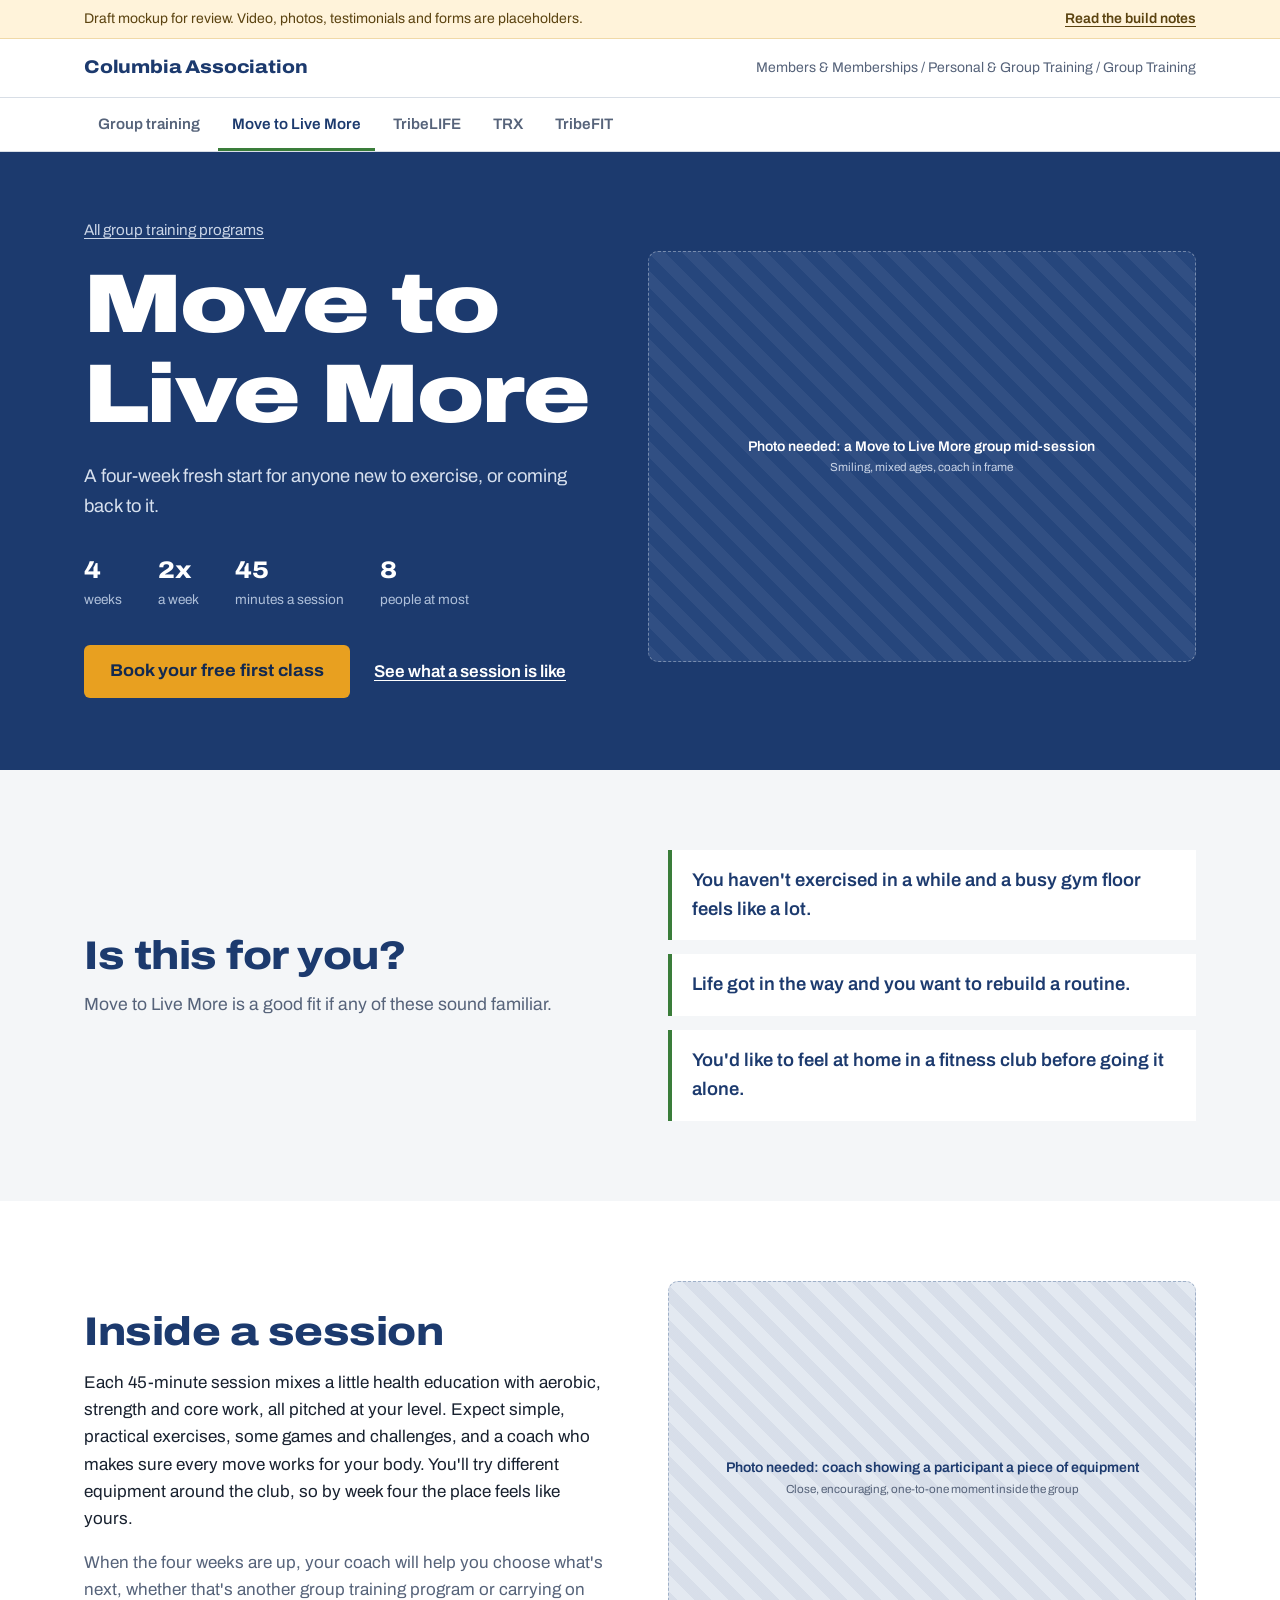
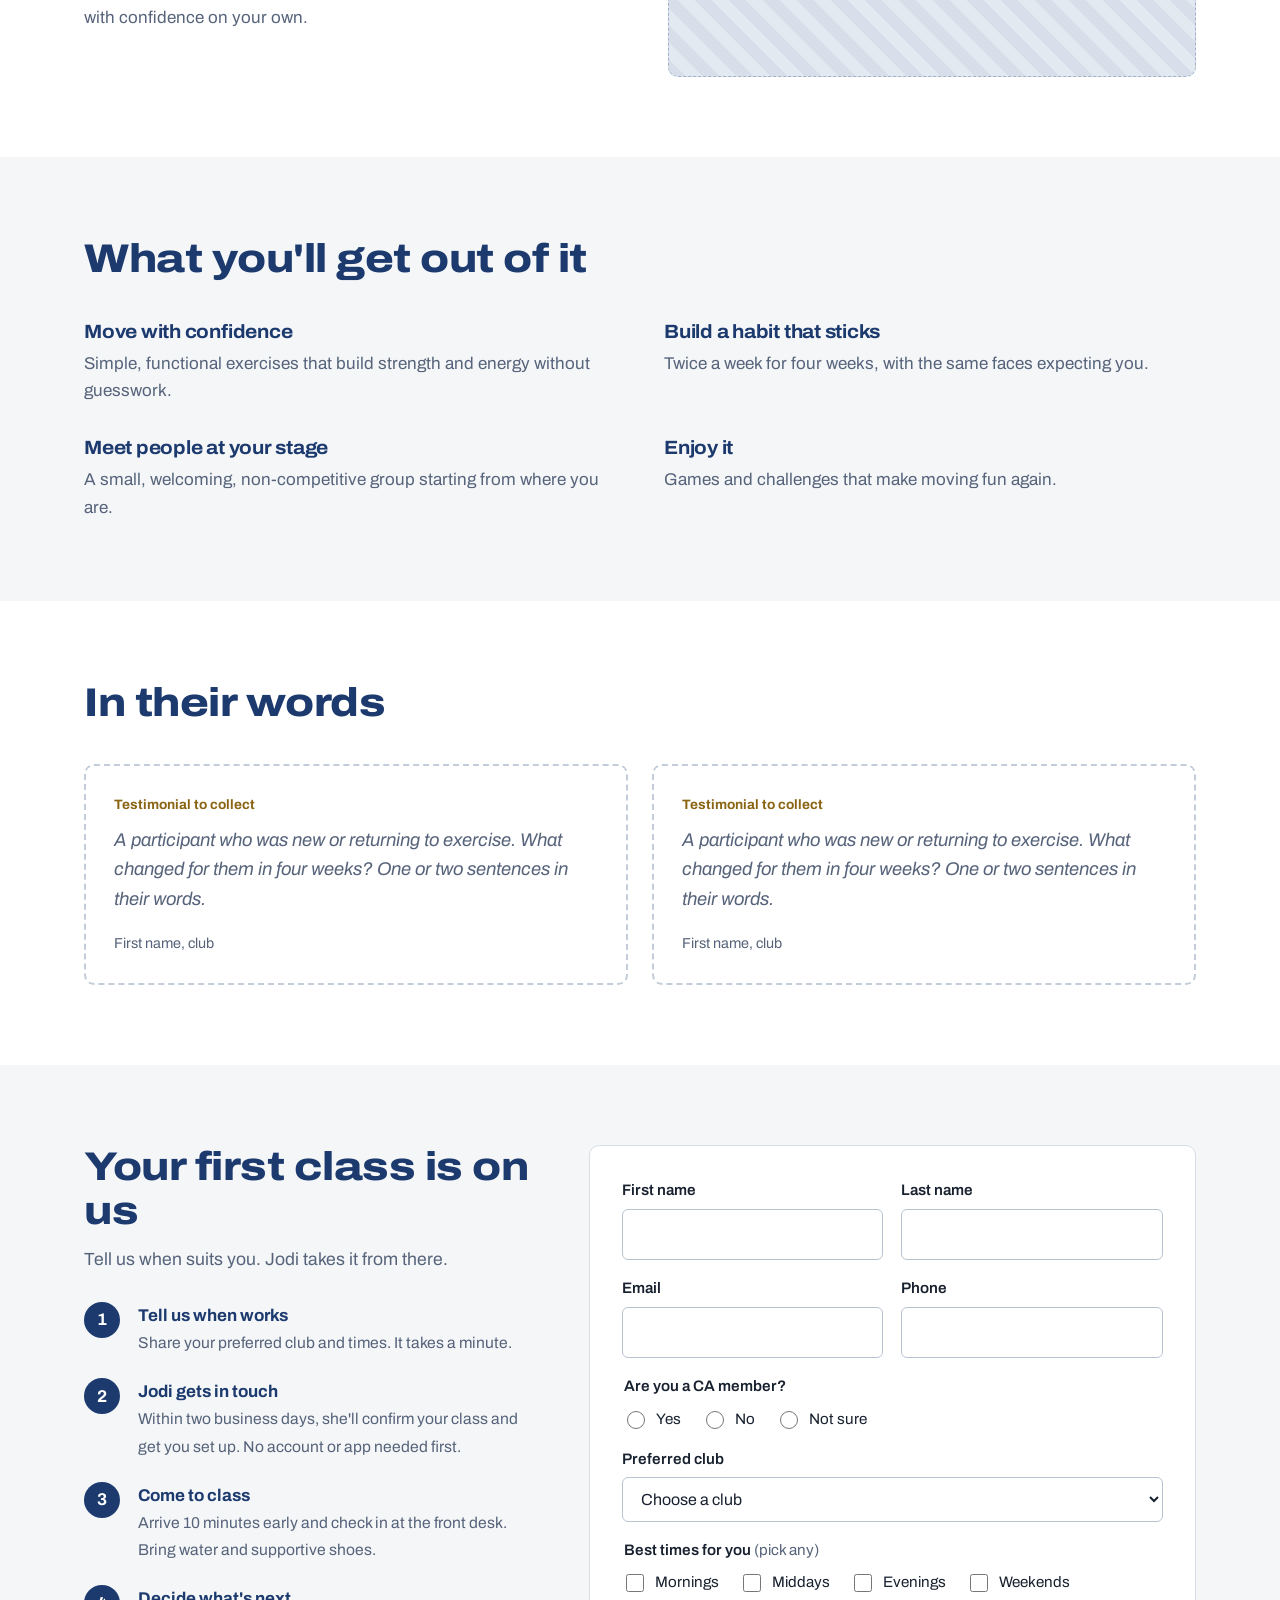
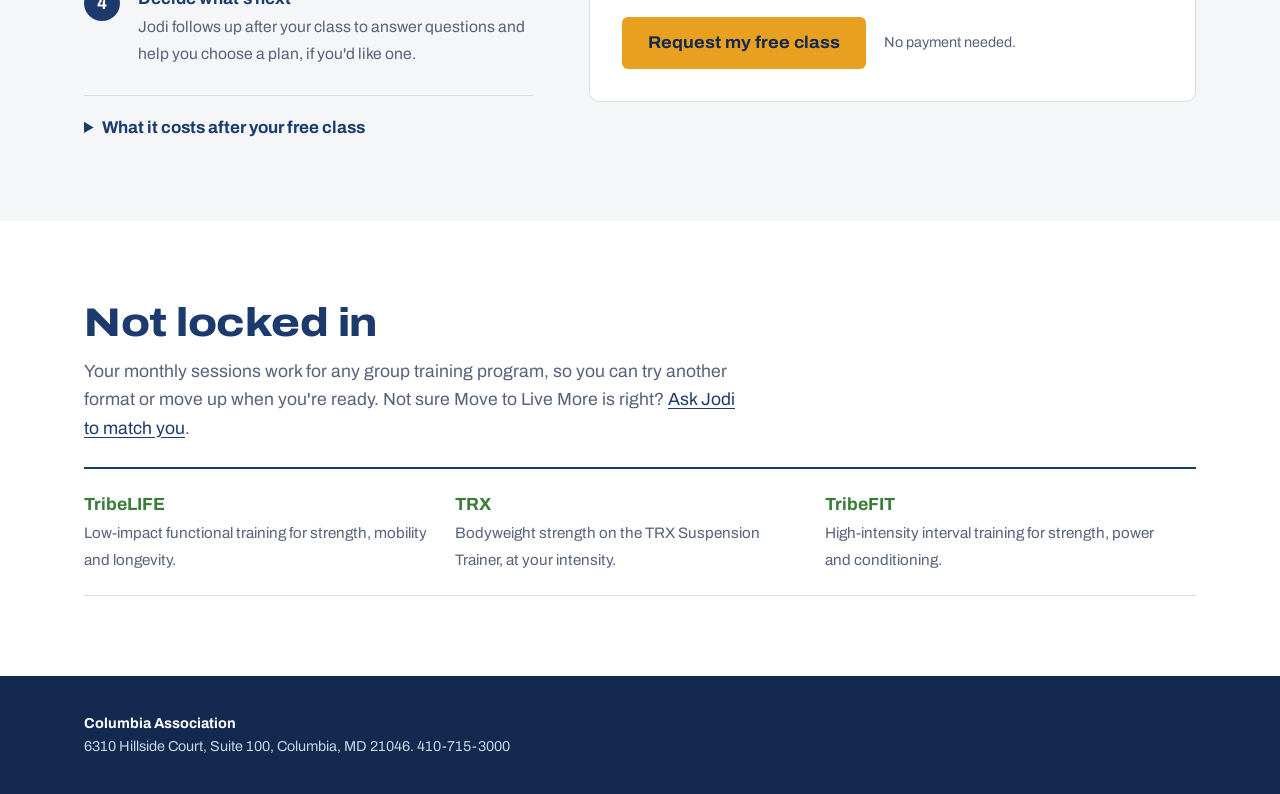
==== move-to-live-more.html @ 327c086b "Add files via upload" ====
<!doctype html>
<html lang="en">
<head>
<meta charset="utf-8">
<meta name="viewport" content="width=device-width, initial-scale=1">
<title>Move to Live More - Columbia Association (mockup)</title>
<meta name="description" content="A four-week fresh start for anyone new to exercise, or coming back to it.">
<meta name="robots" content="noindex, nofollow">
<link rel="preconnect" href="https://fonts.googleapis.com">
<link rel="preconnect" href="https://fonts.gstatic.com" crossorigin>
<link href="https://fonts.googleapis.com/css2?family=Archivo:ital,wdth,wght@0,62..125,100..900;1,62..125,100..900&display=swap" rel="stylesheet">
<link rel="stylesheet" href="styles.css">
</head>
<body>
<div class="review-bar"><div class="wrap"><span>Draft mockup for review. Video, photos, testimonials and forms are placeholders.</span><a href="notes.html">Read the build notes</a></div></div>
<header class="site-head"><div class="wrap">
  <a class="wordmark" href="index.html">Columbia Association</a>
  <nav class="crumbs" aria-label="Breadcrumb">Members &amp; Memberships / Personal &amp; Group Training / Group Training</nav>
</div></header>
<nav class="gt-nav" aria-label="Group training"><div class="wrap"><ul><li><a href="index.html">Group training</a></li><li><a href="move-to-live-more.html" aria-current="page">Move to Live More</a></li><li><a href="tribelife.html">TribeLIFE</a></li><li><a href="trx.html">TRX</a></li><li><a href="tribefit.html">TribeFIT</a></li></ul></div></nav>
<main id="content">
<section class="hero prog-hero"><div class="wrap">
  <div>
    <a class="back" href="index.html#paths">All group training programs</a>
    <h1>Move to Live More</h1>
    <p class="lede">A four-week fresh start for anyone new to exercise, or coming back to it.</p>
    <dl class="facts"><div><dt>weeks</dt><dd>4</dd></div><div><dt>a week</dt><dd>2x</dd></div><div><dt>minutes a session</dt><dd>45</dd></div><div><dt>people at most</dt><dd>8</dd></div></dl>
    <div class="hero-actions">
      <a class="btn btn-primary" href="#book">Book your free first class</a>
      <a class="btn-link-light" href="#inside">See what a session is like</a>
    </div>
  </div>
  <div class="ph"><span>Photo needed: a Move to Live More group mid-session<small>Smiling, mixed ages, coach in frame</small></span></div>
</div></section>

<section class="section section-gray"><div class="wrap split">
  <div>
    <h2>Is this for you?</h2>
    <p style="margin-top:14px;color:var(--muted);font-size:1.1rem">Move to Live More is a good fit if any of these sound familiar.</p>
  </div>
  <ul class="for-you"><li>You haven&#x27;t exercised in a while and a busy gym floor feels like a lot.</li><li>Life got in the way and you want to rebuild a routine.</li><li>You&#x27;d like to feel at home in a fitness club before going it alone.</li></ul>
</div></section>

<section class="section" id="inside"><div class="wrap split">
  <div class="measure">
    <h2>Inside a session</h2>
    <p style="margin-top:16px">Each 45-minute session mixes a little health education with aerobic, strength and core work, all pitched at your level. Expect simple, practical exercises, some games and challenges, and a coach who makes sure every move works for your body. You&#x27;ll try different equipment around the club, so by week four the place feels like yours.</p>
    <p style="color:var(--muted)">When the four weeks are up, your coach will help you choose what&#x27;s next, whether that&#x27;s another group training program or carrying on with confidence on your own.</p>
  </div>
  <div class="ph"><span>Photo needed: coach showing a participant a piece of equipment<small>Close, encouraging, one-to-one moment inside the group</small></span></div>
</div></section>

<section class="section section-gray"><div class="wrap">
  <div class="section-head"><h2>What you'll get out of it</h2></div>
  <div class="benefits"><div class="benefit"><h3>Move with confidence</h3><p>Simple, functional exercises that build strength and energy without guesswork.</p></div><div class="benefit"><h3>Build a habit that sticks</h3><p>Twice a week for four weeks, with the same faces expecting you.</p></div><div class="benefit"><h3>Meet people at your stage</h3><p>A small, welcoming, non-competitive group starting from where you are.</p></div><div class="benefit"><h3>Enjoy it</h3><p>Games and challenges that make moving fun again.</p></div></div>
</div></section>

<section class="section"><div class="wrap">
  <div class="section-head"><h2>In their words</h2></div>
  <div class="quotes"><blockquote class="quote"><span class="tag">Testimonial to collect</span><p>A participant who was new or returning to exercise. What changed for them in four weeks? One or two sentences in their words.</p><footer>First name, club</footer></blockquote><blockquote class="quote"><span class="tag">Testimonial to collect</span><p>A participant who was new or returning to exercise. What changed for them in four weeks? One or two sentences in their words.</p><footer>First name, club</footer></blockquote></div>
</div></section>

<section class="section section-gray" id="book"><div class="wrap book">
  <div>
    <h2>Your first class is on us</h2>
    <p style="margin-top:14px;color:var(--muted);font-size:1.1rem">Tell us when suits you. Jodi takes it from there.</p>
    <ol class="steps">
      <li><div><strong>Tell us when works</strong><span>Share your preferred club and times. It takes a minute.</span></div></li>
      <li><div><strong>Jodi gets in touch</strong><span>Within two business days, she'll confirm your class and get you set up. No account or app needed first.</span></div></li>
      <li><div><strong>Come to class</strong><span>Arrive 10 minutes early and check in at the front desk. Bring water and supportive shoes.</span></div></li>
      <li><div><strong>Decide what's next</strong><span>Jodi follows up after your class to answer questions and help you choose a plan, if you'd like one.</span></div></li>
    </ol>
    <details class="costs">
      <summary>What it costs after your free class</summary>
      <table class="price-table">
        <thead><tr><th scope="col">Per month</th><th scope="col">Fit&amp;Play</th><th scope="col">1Fit</th><th scope="col">Other or no membership</th></tr></thead>
        <tbody>
          <tr><th scope="row">About once a week (5 sessions)</th><td>$90</td><td>$103.50</td><td>$135</td></tr>
          <tr><th scope="row">About twice a week (9 sessions)</th><td>$170</td><td>$196</td><td>$255</td></tr>
          <tr><th scope="row">Single drop-in</th><td>$30</td><td>$35</td><td>$40</td></tr>
        </tbody>
      </table>
      <p>Two-month minimum, then cancel any time with 30 days' notice. Sessions work for any group training program. <a href="https://columbiaassociation.org/sports-recreation/personal-training/group-training-programs/faqs/">More in the FAQs</a></p>
    </details>
  </div>
  <div class="form-panel">
    <form>
      <input type="hidden" name="program" value="move-to-live-more">
      <input type="hidden" name="source" value="gt-move-to-live-more-free-class">
      <div class="form-grid">
        <div class="field"><label for="f-first">First name</label><input id="f-first" type="text" name="first_name" autocomplete="given-name" required></div>
<div class="field"><label for="f-last">Last name</label><input id="f-last" type="text" name="last_name" autocomplete="family-name" required></div>
<div class="field"><label for="f-email">Email</label><input id="f-email" type="email" name="email" autocomplete="email" required></div>
<div class="field"><label for="f-phone">Phone</label><input id="f-phone" type="tel" name="phone" autocomplete="tel" required></div>
        <fieldset class="field full"><legend>Are you a CA member?</legend>
<div class="choices">
<label><input type="radio" name="member" value="yes" required> Yes</label>
<label><input type="radio" name="member" value="no"> No</label>
<label><input type="radio" name="member" value="not-sure"> Not sure</label>
</div></fieldset>
        <div class="field full"><label for="f-club">Preferred club</label>
          <select id="f-club" name="club" required>
            <option value="">Choose a club</option>
            <option>Columbia Athletic Club</option>
            <option>Columbia Gym</option>
            <option>Supreme Sports Club</option>
            <option>No preference</option>
          </select></div>
        <fieldset class="field full"><legend>Best times for you <span class="opt">(pick any)</span></legend>
          <div class="choices">
            <label><input type="checkbox" name="times" value="mornings"> Mornings</label>
            <label><input type="checkbox" name="times" value="middays"> Middays</label>
            <label><input type="checkbox" name="times" value="evenings"> Evenings</label>
            <label><input type="checkbox" name="times" value="weekends"> Weekends</label>
          </div></fieldset>
        <div class="form-foot"><button class="btn btn-primary" type="submit">Request my free class</button><p>No payment needed.</p></div>
      </div>
    </form>
    <div class="form-done" role="status">
      <h3>You're on your way, <span data-first>there</span>.</h3>
      <p>Jodi will be in touch within two business days to book your free Move to Live More class.</p>
      <span class="mock-flag">Mockup: this form isn't connected yet.</span>
    </div>
  </div>
</div></section>

<section class="section"><div class="wrap">
  <h2>Not locked in</h2>
  <p class="measure" style="margin-top:14px;color:var(--muted);font-size:1.1rem">Your monthly sessions work for any group training program, so you can try another format or move up when you're ready. Not sure Move to Live More is right? <a href="index.html#ask">Ask Jodi to match you</a>.</p>
  <ul class="others"><li><a href="tribelife.html"><strong>TribeLIFE</strong><span>Low-impact functional training for strength, mobility and longevity.</span></a></li><li><a href="trx.html"><strong>TRX</strong><span>Bodyweight strength on the TRX Suspension Trainer, at your intensity.</span></a></li><li><a href="tribefit.html"><strong>TribeFIT</strong><span>High-intensity interval training for strength, power and conditioning.</span></a></li></ul>
</div></section>
</main>
<footer class="site-foot"><div class="wrap">
<strong>Columbia Association</strong><br>6310 Hillside Court, Suite 100, Columbia, MD 21046. 410-715-3000
</div></footer>
<script src="site.js"></script>
</body></html>
---- styles.css ----
/* CA Group Training mockup - shared styles
   Palette from the CA design system: navy #1C3A6E, green #3A7D3A, light gray #F4F6F8, gold #E8A020 */

:root {
  --navy: #1C3A6E;
  --navy-deep: #13294F;
  --green: #3A7D3A;
  --green-tint: #E8F1E7;
  --gray: #F4F6F8;
  --gold: #E8A020;
  --gold-deep: #C8870F;
  --ink: #18212F;
  --muted: #56637A;
  --line: #D8DEE6;
  --white: #FFFFFF;
  color-scheme: light;
}

* { box-sizing: border-box; }
html { -webkit-text-size-adjust: 100%; scroll-behavior: smooth; }
@media (prefers-reduced-motion: reduce) { html { scroll-behavior: auto; } }

body {
  margin: 0;
  font-family: "Archivo", system-ui, -apple-system, "Segoe UI", Roboto, sans-serif;
  font-stretch: 100%;
  font-size: 1.0625rem;
  line-height: 1.6;
  color: var(--ink);
  background: var(--white);
}

a { color: var(--navy); text-underline-offset: 3px; }
a:hover { color: var(--green); }
:focus-visible { outline: 3px solid var(--gold); outline-offset: 3px; }

.wrap { max-width: 1160px; margin: 0 auto; padding: 0 24px; }
.measure { max-width: 38em; }

h1, h2, h3 {
  font-stretch: 116%;
  font-weight: 800;
  line-height: 1.08;
  letter-spacing: -0.012em;
  margin: 0;
}
h2 { font-size: clamp(1.75rem, 3.4vw, 2.5rem); color: var(--navy); }
h3 { font-size: 1.2rem; font-stretch: 108%; font-weight: 700; line-height: 1.25; }
p { margin: 0 0 1em; }

/* ---------- Review banner ---------- */
.review-bar {
  background: #FFF3DA;
  border-bottom: 1px solid #F0D9A8;
  font-size: 0.875rem;
  color: #5B4310;
}
.review-bar .wrap { display: flex; gap: 16px; justify-content: space-between; align-items: center; padding-top: 8px; padding-bottom: 8px; flex-wrap: wrap; }
.review-bar a { color: #5B4310; font-weight: 600; }

/* ---------- Site header (stand-in for CA chrome) ---------- */
.site-head { border-bottom: 1px solid var(--line); background: var(--white); }
.site-head .wrap { display: flex; align-items: center; justify-content: space-between; gap: 16px; padding-top: 14px; padding-bottom: 14px; flex-wrap: wrap; }
.wordmark { font-weight: 800; font-stretch: 112%; color: var(--navy); text-decoration: none; font-size: 1.15rem; letter-spacing: -0.01em; }
.crumbs { font-size: 0.875rem; color: var(--muted); }
.crumbs a { color: var(--muted); }

/* Section nav across the five pages */
.gt-nav { background: var(--white); border-bottom: 1px solid var(--line); position: sticky; top: 0; z-index: 10; }
.gt-nav ul { list-style: none; margin: 0; padding: 0; display: flex; gap: 4px; overflow-x: auto; scrollbar-width: none; }
.gt-nav ul::-webkit-scrollbar { display: none; }
.gt-nav a {
  display: block; padding: 14px 14px 12px; white-space: nowrap; text-decoration: none;
  color: var(--muted); font-weight: 600; font-size: 0.95rem;
  border-bottom: 3px solid transparent;
}
.gt-nav a:hover { color: var(--navy); }
.gt-nav a[aria-current="page"] { color: var(--navy); border-bottom-color: var(--green); }

/* ---------- Buttons ---------- */
.btn {
  display: inline-block; text-decoration: none; cursor: pointer;
  font: inherit; font-weight: 700; font-stretch: 106%;
  padding: 14px 24px; border-radius: 6px; border: 2px solid transparent;
  line-height: 1.2;
}
.btn-primary { background: var(--gold); color: var(--navy-deep); }
.btn-primary:hover { background: var(--gold-deep); color: var(--navy-deep); }
.btn-link-light { color: var(--white); font-weight: 600; }
.btn-link-light:hover { color: var(--gold); }

/* ---------- Hero ---------- */
.hero { background: var(--navy); color: var(--white); padding: 64px 0 72px; }
.hero .wrap { display: grid; grid-template-columns: 1fr 1.08fr; gap: 56px; align-items: center; }
.hero h1 { font-size: clamp(2.3rem, 4.6vw, 3.6rem); font-stretch: 120%; }
.hero .lede { color: #D7E0EE; font-size: 1.15rem; margin: 22px 0 30px; max-width: 32em; }
.hero-actions { display: flex; gap: 24px; align-items: center; flex-wrap: wrap; }

/* Video placeholder */
.video {
  position: relative; aspect-ratio: 16 / 9; width: 100%;
  background: var(--navy-deep); border: 1px solid rgba(255,255,255,0.18); border-radius: 10px;
  overflow: hidden; display: grid; place-items: center;
}
.video-play {
  width: 84px; height: 84px; border-radius: 50%; border: 0; cursor: pointer;
  background: var(--gold); display: grid; place-items: center;
}
.video-play:hover { background: var(--gold-deep); }
.video-play svg { width: 30px; height: 30px; margin-left: 5px; fill: var(--navy-deep); }
.video-meta { position: absolute; left: 20px; right: 20px; bottom: 16px; font-size: 0.9rem; color: #C9D4E6; }
.video-meta strong { display: block; color: var(--white); font-size: 1rem; }
.video-note { margin-top: 12px; font-size: 0.875rem; color: #AFC0DA; }
.video-msg { position: absolute; inset: 0; display: none; place-items: center; text-align: center; padding: 24px; background: rgba(19,41,79,0.94); color: var(--white); }
.video.is-open .video-msg { display: grid; }

/* ---------- Generic sections ---------- */
.section { padding: 80px 0; }
.section-gray { background: var(--gray); }
.section-head { margin-bottom: 40px; }
.section-head p { color: var(--muted); font-size: 1.1rem; margin-top: 14px; }

/* Why group training works */
.reasons { display: grid; grid-template-columns: repeat(2, 1fr); gap: 40px 56px; }
.reason { border-top: 3px solid var(--green); padding-top: 18px; }
.reason h3 { color: var(--navy); margin-bottom: 8px; }
.reason p { color: var(--muted); margin: 0; }

/* Group fitness vs group training */
.compare-wrap { margin-top: 56px; overflow-x: auto; }
.compare { width: 100%; border-collapse: collapse; min-width: 560px; font-size: 1rem; }
.compare caption { text-align: left; font-weight: 700; font-stretch: 108%; color: var(--navy); font-size: 1.2rem; padding-bottom: 12px; }
.compare th, .compare td { text-align: left; padding: 14px 16px; border-bottom: 1px solid var(--line); vertical-align: top; }
.compare thead th { font-size: 0.95rem; color: var(--muted); font-weight: 600; }
.compare thead th:last-child { color: var(--green); }
.compare tbody th { font-weight: 600; color: var(--ink); width: 22%; }
.compare td:last-child { background: var(--green-tint); font-weight: 600; }

/* ---------- Pathways (the triage) ---------- */
.paths { list-style: none; margin: 0; padding: 0; border-top: 2px solid var(--navy); }
.path a {
  display: grid; grid-template-columns: 1.5fr 1fr 150px; gap: 32px; align-items: center;
  padding: 30px 24px 30px 20px; text-decoration: none; color: var(--ink);
  border-bottom: 1px solid var(--line); border-left: 4px solid transparent; background: var(--white);
}
.path a:hover, .path a:focus-visible { border-left-color: var(--green); background: #FBFCFD; color: var(--ink); }
.path-say { font-size: clamp(1.3rem, 2.3vw, 1.7rem); font-weight: 700; font-stretch: 110%; line-height: 1.2; color: var(--navy); }
.path-prog { display: block; margin-top: 10px; font-size: 1rem; font-weight: 700; color: var(--green); font-stretch: 100%; }
.path a:hover .path-prog { text-decoration: underline; }
.path-facts { color: var(--muted); font-size: 0.98rem; }
.path-facts strong { color: var(--ink); font-weight: 600; display: block; margin-bottom: 2px; }

.meter { display: grid; gap: 8px; }
.meter-bars { display: grid; grid-template-columns: repeat(4, 1fr); gap: 4px; height: 10px; }
.meter-bars span { background: var(--line); border-radius: 2px; }
.meter-bars span.on { background: var(--green); }
.meter-bars span.range { background: repeating-linear-gradient(135deg, var(--green) 0 4px, #9CC39A 4px 8px); }
.meter-label { font-size: 0.85rem; color: var(--muted); font-weight: 600; }
.paths-note { margin-top: 20px; font-size: 0.95rem; color: var(--muted); }

/* Not sure band */
.not-sure { margin-top: 48px; background: var(--green-tint); border-radius: 10px; padding: 32px; display: grid; grid-template-columns: 120px 1fr auto; gap: 28px; align-items: center; }
.not-sure h3 { font-size: 1.45rem; font-stretch: 112%; color: var(--navy); margin-bottom: 6px; }
.not-sure p { margin: 0; color: #33463A; }
.not-sure .btn { background: var(--navy); color: var(--white); }
.not-sure .btn:hover { background: var(--navy-deep); color: var(--white); }

.kids-aside { margin-top: 28px; font-size: 0.95rem; color: var(--muted); padding-left: 16px; border-left: 2px solid var(--line); }

/* ---------- Photo placeholders ---------- */
.ph {
  background-color: #E3E9F1;
  background-image: repeating-linear-gradient(45deg, rgba(28,58,110,0.06) 0 12px, transparent 12px 24px);
  border: 1px dashed #9FB0C8; border-radius: 10px;
  display: grid; place-items: center; text-align: center; padding: 18px;
  color: var(--navy); font-size: 0.875rem; font-weight: 600; line-height: 1.35;
  aspect-ratio: 4 / 3;
}
.ph small { display: block; font-weight: 400; color: var(--muted); margin-top: 4px; }
.ph-square { aspect-ratio: 1 / 1; border-radius: 50%; padding: 10px; font-size: 0.75rem; }
.hero .ph { background-color: #26467C; background-image: repeating-linear-gradient(45deg, rgba(255,255,255,0.05) 0 12px, transparent 12px 24px); border-color: rgba(255,255,255,0.35); color: var(--white); }
.hero .ph small { color: #C9D4E6; }

/* ---------- Forms ---------- */
.form-grid { display: grid; grid-template-columns: 1fr 1fr; gap: 16px 18px; }
.field { display: grid; gap: 6px; }
.field.full { grid-column: 1 / -1; }
label, legend { font-weight: 600; font-size: 0.95rem; }
.opt { font-weight: 400; color: var(--muted); }
input[type="text"], input[type="email"], input[type="tel"], select, textarea {
  font: inherit; font-size: 1rem; width: 100%; padding: 12px 14px;
  border: 1px solid #B9C3D1; border-radius: 6px; background: var(--white); color: var(--ink);
}
textarea { min-height: 110px; resize: vertical; }
input:focus, select:focus, textarea:focus { outline: 3px solid rgba(232,160,32,0.55); outline-offset: 0; border-color: var(--navy); }
fieldset { border: 0; padding: 0; margin: 0; }
.choices { display: flex; flex-wrap: wrap; gap: 8px 20px; margin-top: 8px; }
.choices label { font-weight: 400; display: flex; gap: 8px; align-items: center; }
.choices input { width: 18px; height: 18px; accent-color: var(--green); }
.form-foot { grid-column: 1 / -1; display: flex; gap: 18px; align-items: center; flex-wrap: wrap; margin-top: 6px; }
.form-foot p { margin: 0; font-size: 0.9rem; color: var(--muted); }
.form-panel { background: var(--white); border: 1px solid var(--line); border-radius: 10px; padding: 32px; }
.form-done { display: none; }
.form-panel.is-done form { display: none; }
.form-panel.is-done .form-done { display: block; }
.form-done h3 { color: var(--green); font-size: 1.4rem; margin-bottom: 10px; }
.mock-flag { font-size: 0.85rem; color: #8A6514; background: #FFF3DA; padding: 8px 12px; border-radius: 6px; display: inline-block; }

/* Ask Jodi */
.ask { display: grid; grid-template-columns: 0.9fr 1.1fr; gap: 56px; align-items: start; }
.ask-intro .ph-square { width: 140px; margin-bottom: 24px; }

/* Utility strip */
.utility { border-top: 1px solid var(--line); padding: 28px 0; font-size: 0.95rem; color: var(--muted); }
.utility .wrap { display: flex; gap: 32px; flex-wrap: wrap; }

/* ---------- Program pages ---------- */
.prog-hero h1 { font-size: clamp(2.8rem, 7vw, 5.2rem); font-stretch: 125%; font-weight: 900; letter-spacing: -0.02em; }
.back { display: inline-block; margin-bottom: 18px; color: #C9D4E6; font-size: 0.95rem; }
.back:hover { color: var(--gold); }
.facts { display: grid; grid-template-columns: repeat(4, auto); justify-content: start; gap: 8px 36px; margin: 0 0 34px; }
.facts div { display: grid; }
.facts dt { font-size: 0.85rem; color: #AFC0DA; order: 2; }
.facts dd { margin: 0; font-size: 1.5rem; font-weight: 800; font-stretch: 112%; order: 1; }

.for-you { list-style: none; padding: 0; margin: 0; display: grid; gap: 14px; }
.for-you li { padding: 16px 20px; background: var(--white); border-left: 4px solid var(--green); font-size: 1.15rem; font-weight: 600; color: var(--navy); }

.split { display: grid; grid-template-columns: 1fr 1fr; gap: 56px; align-items: center; }

.benefits { display: grid; grid-template-columns: repeat(2, 1fr); gap: 32px 48px; }
.benefit h3 { color: var(--navy); margin-bottom: 6px; }
.benefit p { color: var(--muted); margin: 0; }

.quotes { display: grid; grid-template-columns: 1fr 1fr; gap: 24px; }
.quote { margin: 0; border: 2px dashed #C3CDDA; border-radius: 10px; padding: 28px; background: var(--white); }
.quote p { font-size: 1.15rem; color: var(--muted); font-style: italic; }
.quote footer { font-size: 0.9rem; color: var(--muted); }
.quote .tag { font-style: normal; font-weight: 700; color: #8A6514; font-size: 0.85rem; display: block; margin-bottom: 10px; }

.book { display: grid; grid-template-columns: 0.85fr 1.15fr; gap: 56px; align-items: start; }
.steps { list-style: none; counter-reset: s; padding: 0; margin: 28px 0 0; display: grid; gap: 22px; }
.steps li { counter-increment: s; display: grid; grid-template-columns: 40px 1fr; gap: 14px; }
.steps li::before {
  content: counter(s); width: 36px; height: 36px; border-radius: 50%;
  background: var(--navy); color: var(--white); display: grid; place-items: center; font-weight: 700;
}
.steps strong { display: block; color: var(--navy); }
.steps span { color: var(--muted); font-size: 0.98rem; }

details.costs { margin-top: 28px; border-top: 1px solid var(--line); padding-top: 18px; }
details.costs summary { cursor: pointer; font-weight: 700; color: var(--navy); }
.price-table { width: 100%; border-collapse: collapse; margin: 16px 0; font-size: 0.95rem; }
.price-table th, .price-table td { padding: 10px 8px; border-bottom: 1px solid var(--line); text-align: left; }
.price-table thead th { color: var(--muted); font-weight: 600; }
.costs p { font-size: 0.95rem; color: var(--muted); }

.others { list-style: none; padding: 0; margin: 24px 0 0; display: grid; grid-template-columns: repeat(3, 1fr); gap: 0; border-top: 2px solid var(--navy); }
.others a { display: block; padding: 22px 20px 22px 0; text-decoration: none; border-bottom: 1px solid var(--line); color: var(--ink); }
.others a:hover strong { text-decoration: underline; }
.others strong { display: block; color: var(--green); font-size: 1.1rem; }
.others span { color: var(--muted); font-size: 0.95rem; }

/* ---------- Footer ---------- */
.site-foot { background: var(--navy-deep); color: #C9D4E6; padding: 36px 0; font-size: 0.9rem; }
.site-foot strong { color: var(--white); }

/* ---------- Responsive ---------- */
@media (max-width: 900px) {
  .hero .wrap, .ask, .split, .book { grid-template-columns: 1fr; gap: 36px; }
  .path a { grid-template-columns: 1fr; gap: 14px; padding: 24px 16px; }
  .meter { max-width: 200px; }
  .not-sure { grid-template-columns: 1fr; text-align: left; }
  .not-sure .ph-square { width: 96px; }
  .others { grid-template-columns: 1fr; }
}
@media (max-width: 640px) {
  .section { padding: 56px 0; }
  .hero { padding: 44px 0 52px; }
  .reasons, .benefits, .quotes, .form-grid { grid-template-columns: 1fr; }
  .facts { grid-template-columns: repeat(2, auto); }
  .form-panel { padding: 22px; }
  .video-play { width: 56px; height: 56px; margin-top: -40px; }
  .video-play svg { width: 22px; height: 22px; }
  .video-meta { font-size: 0.78rem; left: 14px; right: 14px; bottom: 10px; }
  .video-meta strong { font-size: 0.9rem; }
  .compare { min-width: 0; font-size: 0.9rem; }
  .compare th, .compare td { padding: 10px 8px; }
}
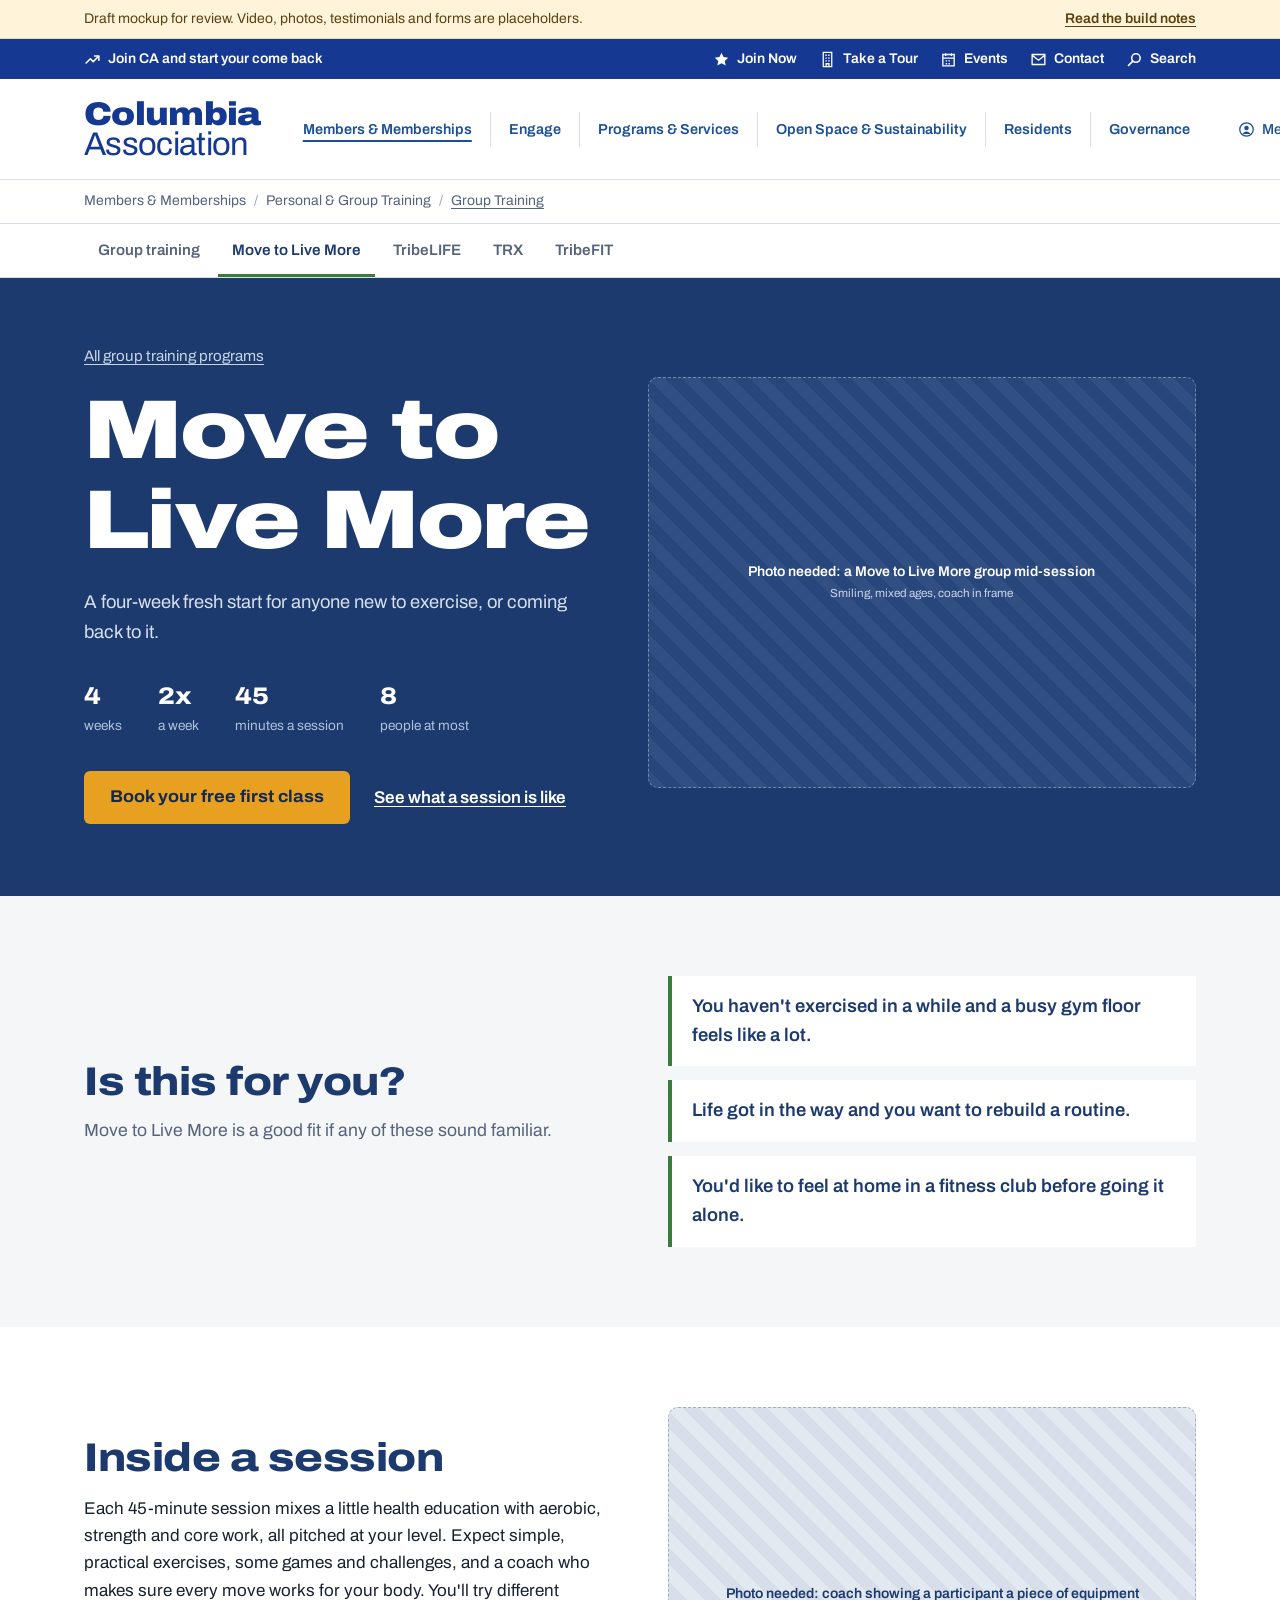
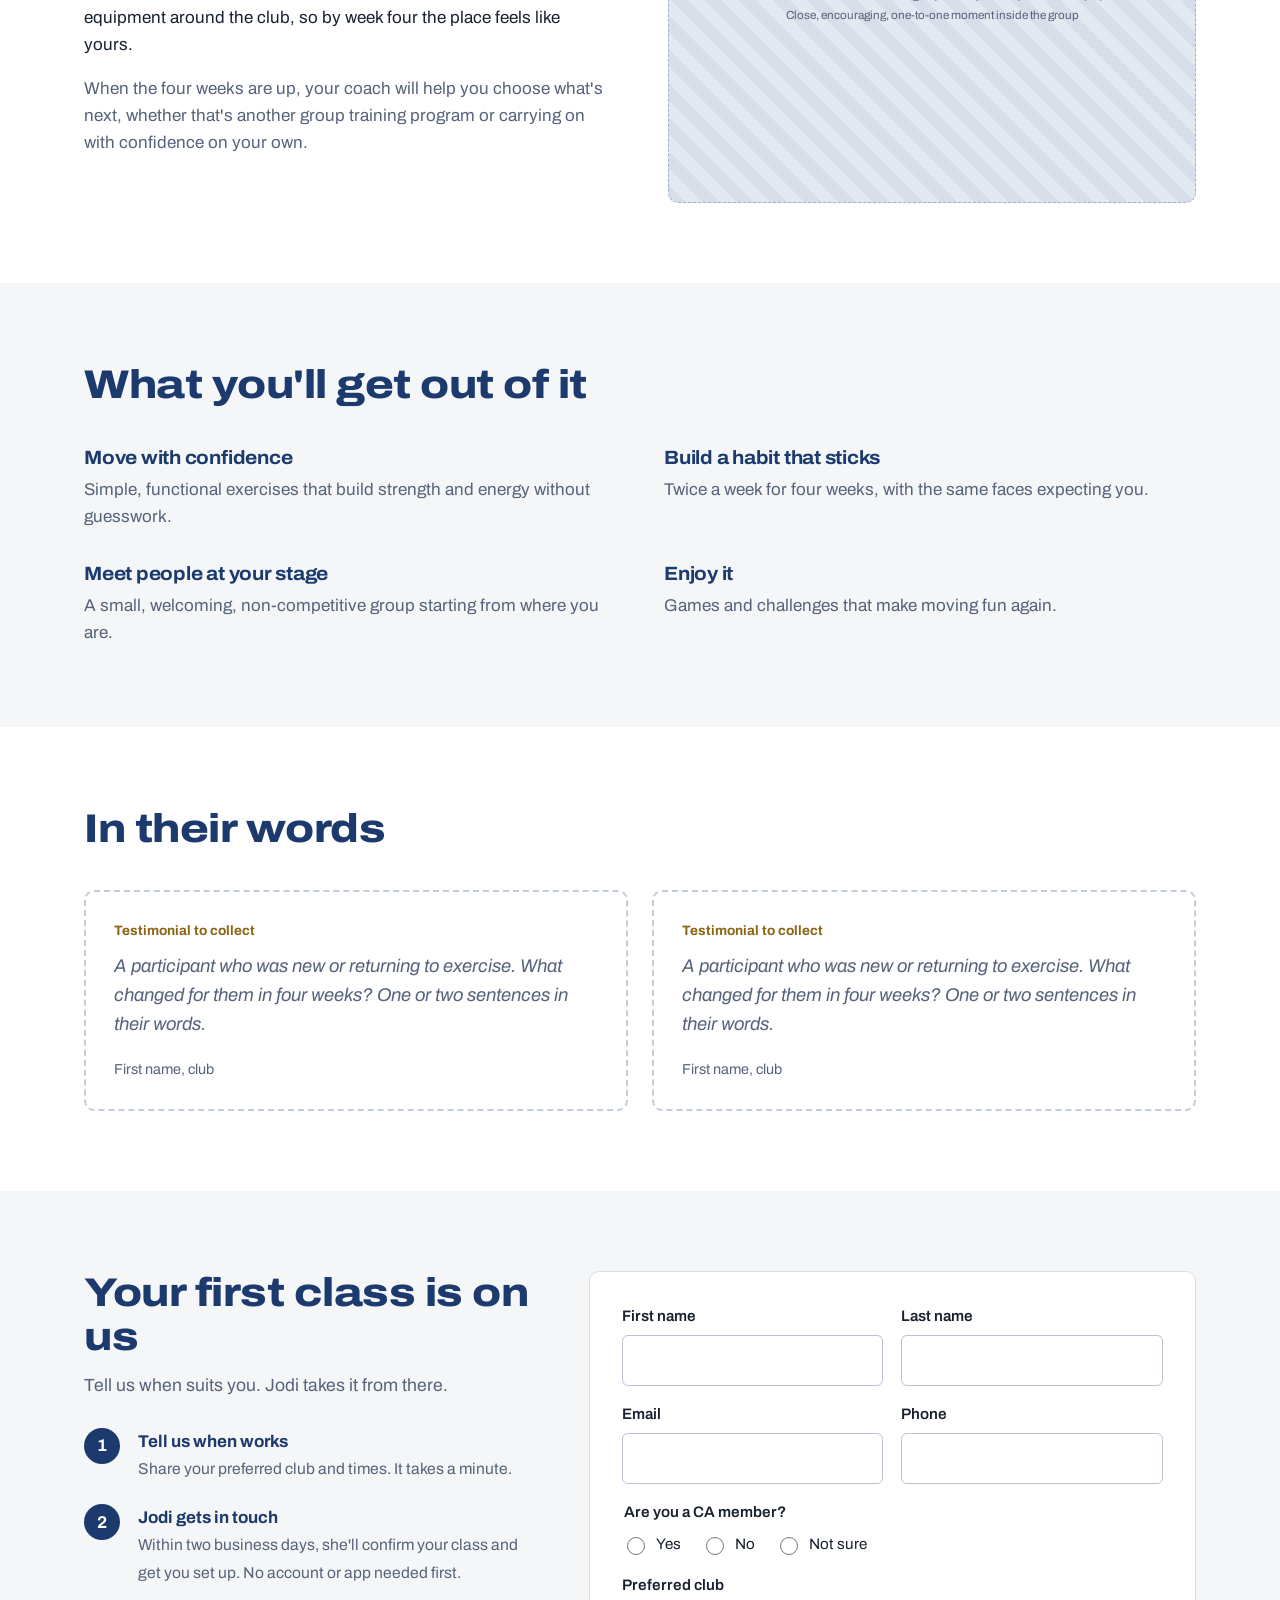
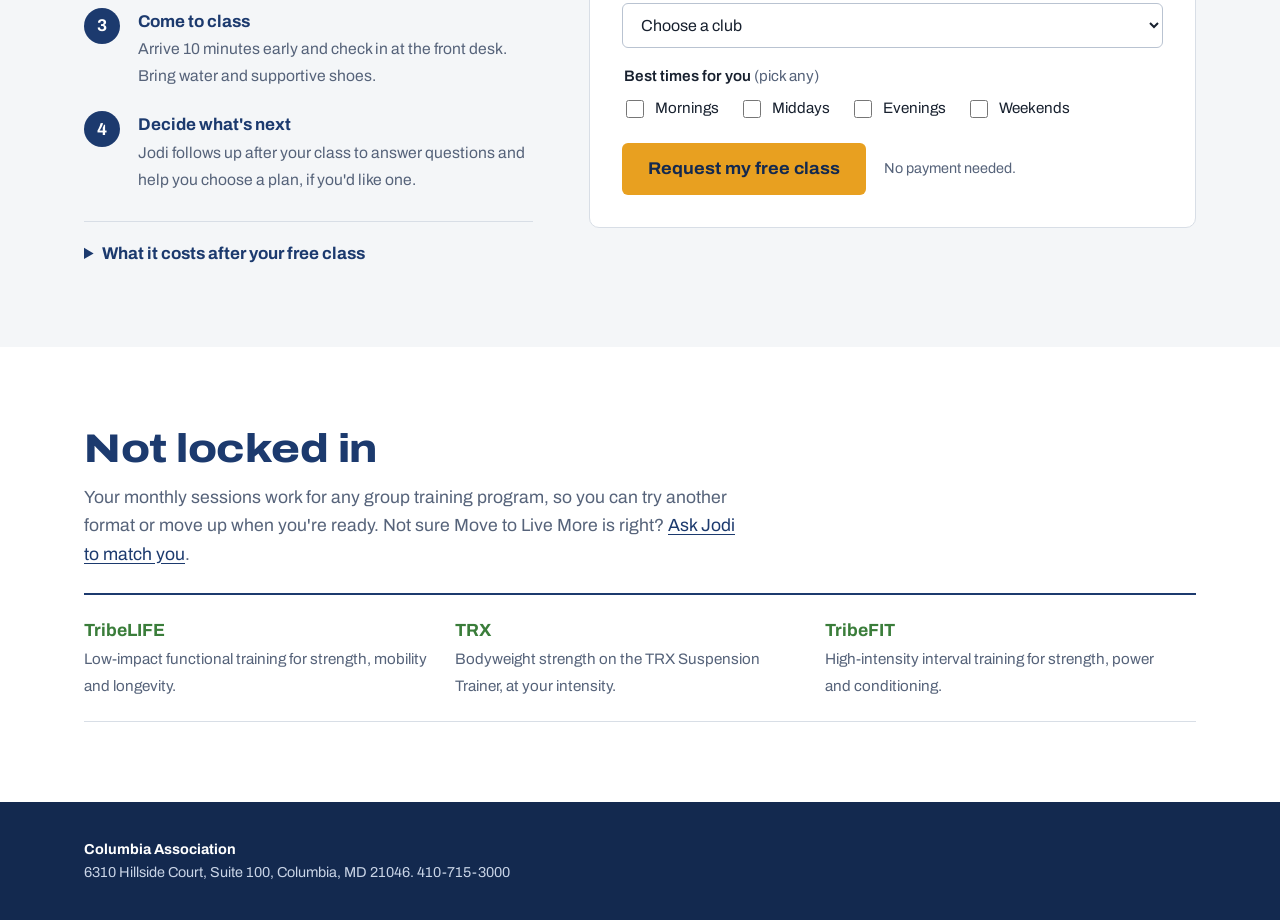
==== commit 559ebf8b: "Replace the stand-in header with the existing CA site header Adds the blue utility bar, the Columbia" ====
--- a/move-to-live-more.html
+++ b/move-to-live-more.html
@@ -13,10 +13,18 @@
 </head>
 <body>
 <div class="review-bar"><div class="wrap"><span>Draft mockup for review. Video, photos, testimonials and forms are placeholders.</span><a href="notes.html">Read the build notes</a></div></div>
-<header class="site-head"><div class="wrap">
-  <a class="wordmark" href="index.html">Columbia Association</a>
-  <nav class="crumbs" aria-label="Breadcrumb">Members &amp; Memberships / Personal &amp; Group Training / Group Training</nav>
-</div></header>
+<header class="ca-head">
+  <div class="ca-util"><div class="wrap">
+    <a class="ca-promo" href="#"><svg viewBox="0 0 24 24" aria-hidden="true"><path d="M3 17l6-6 4 4 8-8M15 7h6v6" fill="none" stroke="currentColor" stroke-width="2.2" stroke-linecap="round" stroke-linejoin="round"/></svg>Join CA and start your come back</a>
+    <ul class="ca-util-links"><li><a href="#"><svg viewBox="0 0 24 24" aria-hidden="true"><path d="M12 2.5l2.9 6.1 6.6.8-4.9 4.6 1.3 6.6L12 17.3l-5.9 3.3 1.3-6.6-4.9-4.6 6.6-.8z" fill="currentColor"/></svg><span>Join Now</span></a></li><li><a href="#"><svg viewBox="0 0 24 24" aria-hidden="true"><path d="M6 2h12v20H6zM9 6h2M13 6h2M9 10h2M13 10h2M9 14h2M13 14h2M10 22v-4h4v4" fill="none" stroke="currentColor" stroke-width="1.8"/></svg><span>Take a Tour</span></a></li><li><a href="#"><svg viewBox="0 0 24 24" aria-hidden="true"><path d="M4 5h16v16H4zM4 10h16M8 3v4M16 3v4M8 14h2M12 14h2M8 18h2M12 18h2" fill="none" stroke="currentColor" stroke-width="1.9"/></svg><span>Events</span></a></li><li><a href="#"><svg viewBox="0 0 24 24" aria-hidden="true"><path d="M3 5h18v14H3zM3 6l9 7 9-7" fill="none" stroke="currentColor" stroke-width="1.9" stroke-linejoin="round"/></svg><span>Contact</span></a></li><li><a href="#"><svg viewBox="0 0 24 24" aria-hidden="true"><circle cx="14" cy="10" r="6" fill="none" stroke="currentColor" stroke-width="2.2"/><path d="M9.6 14.4L3.5 20.5" stroke="currentColor" stroke-width="2.4" stroke-linecap="round"/></svg><span>Search</span></a></li></ul>
+  </div></div>
+  <div class="ca-main"><div class="wrap">
+    <a class="ca-logo" href="index.html" aria-label="Columbia Association home"><span class="ca-logo-1">Columbia</span><span class="ca-logo-2">Association</span></a>
+    <button class="ca-menu-btn" type="button" aria-expanded="false" aria-controls="ca-menu">Menu</button>
+    <nav class="ca-nav" id="ca-menu" aria-label="Main"><ul><li><a href="#" class="is-section">Members &amp; Memberships</a></li><li><a href="#">Engage</a></li><li><a href="#">Programs &amp; Services</a></li><li><a href="#">Open Space &amp; Sustainability</a></li><li><a href="#">Residents</a></li><li><a href="#">Governance</a></li><li class="ca-login"><a href="#"><svg viewBox="0 0 24 24" aria-hidden="true"><circle cx="12" cy="12" r="9.5" fill="none" stroke="currentColor" stroke-width="1.8"/><circle cx="12" cy="10" r="3.2" fill="currentColor"/><path d="M6.3 18.5c1.3-2.4 3.3-3.6 5.7-3.6s4.4 1.2 5.7 3.6" fill="currentColor"/></svg>Member Login</a></li></ul></nav>
+  </div></div>
+</header>
+<nav class="crumbs" aria-label="Breadcrumb"><div class="wrap"><ol><li>Members &amp; Memberships</li><li>Personal &amp; Group Training</li><li><a href="index.html">Group Training</a></li></ol></div></nav>
 <nav class="gt-nav" aria-label="Group training"><div class="wrap"><ul><li><a href="index.html">Group training</a></li><li><a href="move-to-live-more.html" aria-current="page">Move to Live More</a></li><li><a href="tribelife.html">TribeLIFE</a></li><li><a href="trx.html">TRX</a></li><li><a href="tribefit.html">TribeFIT</a></li></ul></div></nav>
 <main id="content">
 <section class="hero prog-hero"><div class="wrap">
--- a/styles.css
+++ b/styles.css
@@ -58,12 +58,71 @@
 .review-bar .wrap { display: flex; gap: 16px; justify-content: space-between; align-items: center; padding-top: 8px; padding-bottom: 8px; flex-wrap: wrap; }
 .review-bar a { color: #5B4310; font-weight: 600; }
 
-/* ---------- Site header (stand-in for CA chrome) ---------- */
-.site-head { border-bottom: 1px solid var(--line); background: var(--white); }
-.site-head .wrap { display: flex; align-items: center; justify-content: space-between; gap: 16px; padding-top: 14px; padding-bottom: 14px; flex-wrap: wrap; }
-.wordmark { font-weight: 800; font-stretch: 112%; color: var(--navy); text-decoration: none; font-size: 1.15rem; letter-spacing: -0.01em; }
-.crumbs { font-size: 0.875rem; color: var(--muted); }
+/* ---------- CA site header (mirrors the existing columbiaassociation.org chrome) ---------- */
+/* Shari: this is the existing WordPress theme header. Nothing here needs building. */
+.ca-head { --ca-blue: #153893; --ca-link: #1B4F96; background: var(--white); }
+.ca-head svg { width: 17px; height: 17px; flex: none; }
+
+.ca-util { background: var(--ca-blue); color: var(--white); font-size: 0.875rem; font-weight: 600; }
+.ca-util .wrap { display: flex; align-items: center; justify-content: space-between; gap: 16px; min-height: 40px; }
+.ca-util a { color: var(--white); text-decoration: none; display: inline-flex; align-items: center; gap: 7px; padding: 8px 0; }
+.ca-util a:hover { text-decoration: underline; color: var(--white); }
+.ca-util-links { list-style: none; margin: 0; padding: 0; display: flex; gap: 22px; }
+
+.ca-main { border-bottom: 1px solid var(--line); }
+.ca-main .wrap { display: flex; align-items: center; gap: 24px; min-height: 100px; }
+.ca-logo { display: flex; flex-direction: column; text-decoration: none; color: var(--ca-blue); line-height: 0.92; flex: none; }
+.ca-logo-1 { font-weight: 900; font-stretch: 112%; font-size: 2.05rem; letter-spacing: -0.02em; }
+.ca-logo-2 { font-weight: 400; font-size: 2.05rem; letter-spacing: -0.02em; }
+.ca-logo:hover { color: var(--ca-blue); }
+
+.ca-nav { margin-left: auto; }
+.ca-nav ul { list-style: none; margin: 0; padding: 0; display: flex; align-items: center; }
+.ca-nav li + li { border-left: 1px solid var(--line); }
+.ca-nav a {
+  display: inline-flex; align-items: center; gap: 7px; padding: 6px 18px;
+  color: var(--ca-link); font-weight: 600; font-size: 0.9rem; text-decoration: none; white-space: nowrap;
+}
+.ca-nav a:hover { color: var(--ca-blue); text-decoration: underline; }
+.ca-nav a.is-section { text-decoration: underline; text-decoration-thickness: 2px; text-underline-offset: 6px; }
+.ca-nav .ca-login { border-left: 0; margin-left: 12px; }
+.ca-nav .ca-login a { font-weight: 500; }
+.ca-menu-btn { display: none; }
+
+/* Breadcrumb */
+.crumbs { background: var(--white); border-bottom: 1px solid var(--line); font-size: 0.875rem; color: var(--muted); }
+.crumbs ol { list-style: none; margin: 0; padding: 10px 0; display: flex; flex-wrap: wrap; }
+.crumbs li + li::before { content: "/"; margin: 0 8px; color: #9AA6B8; }
 .crumbs a { color: var(--muted); }
+
+@media (max-width: 1180px) {
+  .ca-main .wrap { min-height: 76px; }
+  .ca-logo-1, .ca-logo-2 { font-size: 1.6rem; }
+  .ca-menu-btn {
+    display: inline-block; margin-left: auto; cursor: pointer;
+    font: inherit; font-weight: 700; font-size: 0.95rem; color: var(--ca-blue);
+    background: var(--white); border: 2px solid var(--ca-blue); border-radius: 6px; padding: 8px 16px;
+  }
+  .ca-nav { display: none; flex-basis: 100%; margin: 0 0 12px; }
+  .ca-nav.is-open { display: block; }
+  .ca-main .wrap { flex-wrap: wrap; }
+  .ca-nav ul { flex-direction: column; align-items: stretch; }
+  .ca-nav li + li { border-left: 0; border-top: 1px solid var(--line); }
+  .ca-nav a { display: flex; padding: 12px 4px; font-size: 1rem; }
+  .ca-nav .ca-login { margin-left: 0; }
+}
+@media (max-width: 760px) {
+  .ca-util-links { gap: 4px; }
+  .ca-util-links span { position: absolute; width: 1px; height: 1px; overflow: hidden; clip: rect(0 0 0 0); white-space: nowrap; }
+  .ca-util-links a { padding: 10px 8px; }
+  .ca-util-links svg { width: 18px; height: 18px; }
+}
+@media (max-width: 560px) {
+  .ca-util .ca-promo { display: none; }
+  .ca-util .wrap { justify-content: center; }
+  .ca-util-links { gap: 14px; }
+  .ca-logo-1, .ca-logo-2 { font-size: 1.4rem; }
+}
 
 /* Section nav across the five pages */
 .gt-nav { background: var(--white); border-bottom: 1px solid var(--line); position: sticky; top: 0; z-index: 10; }
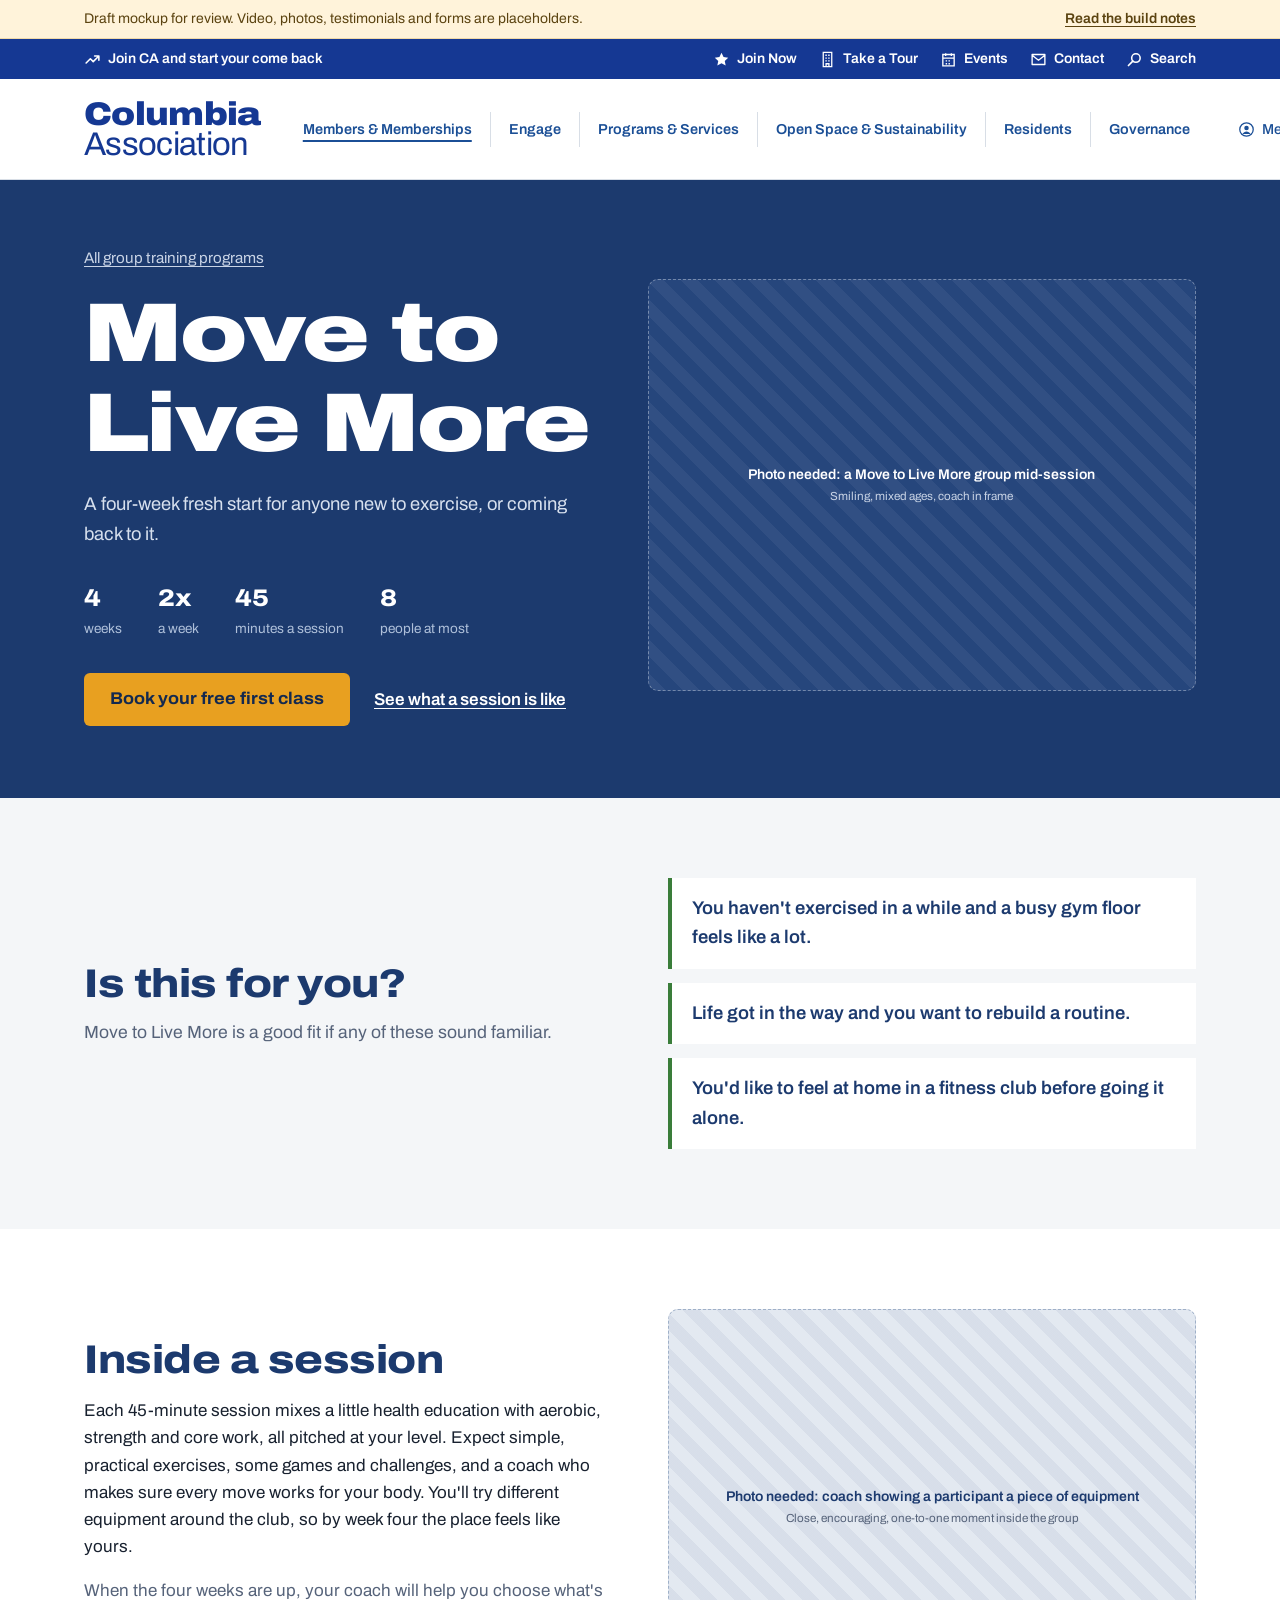
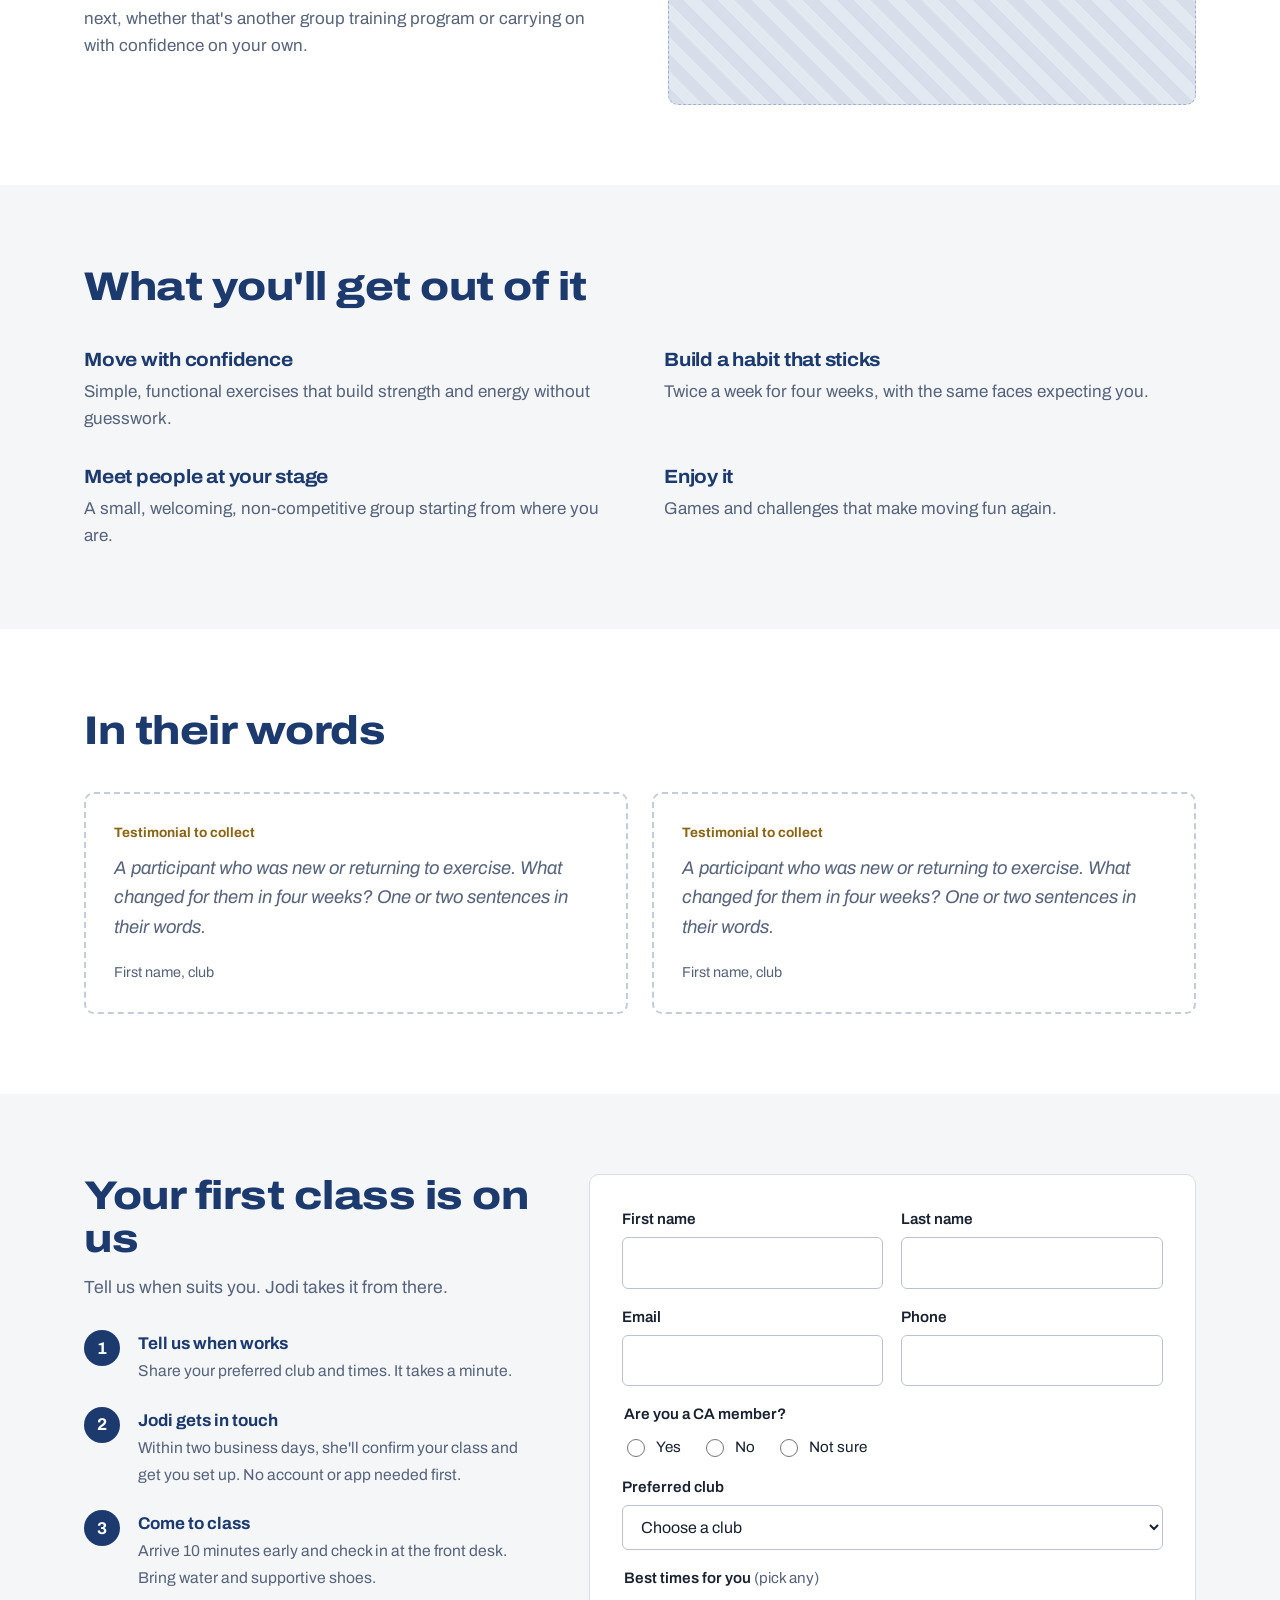
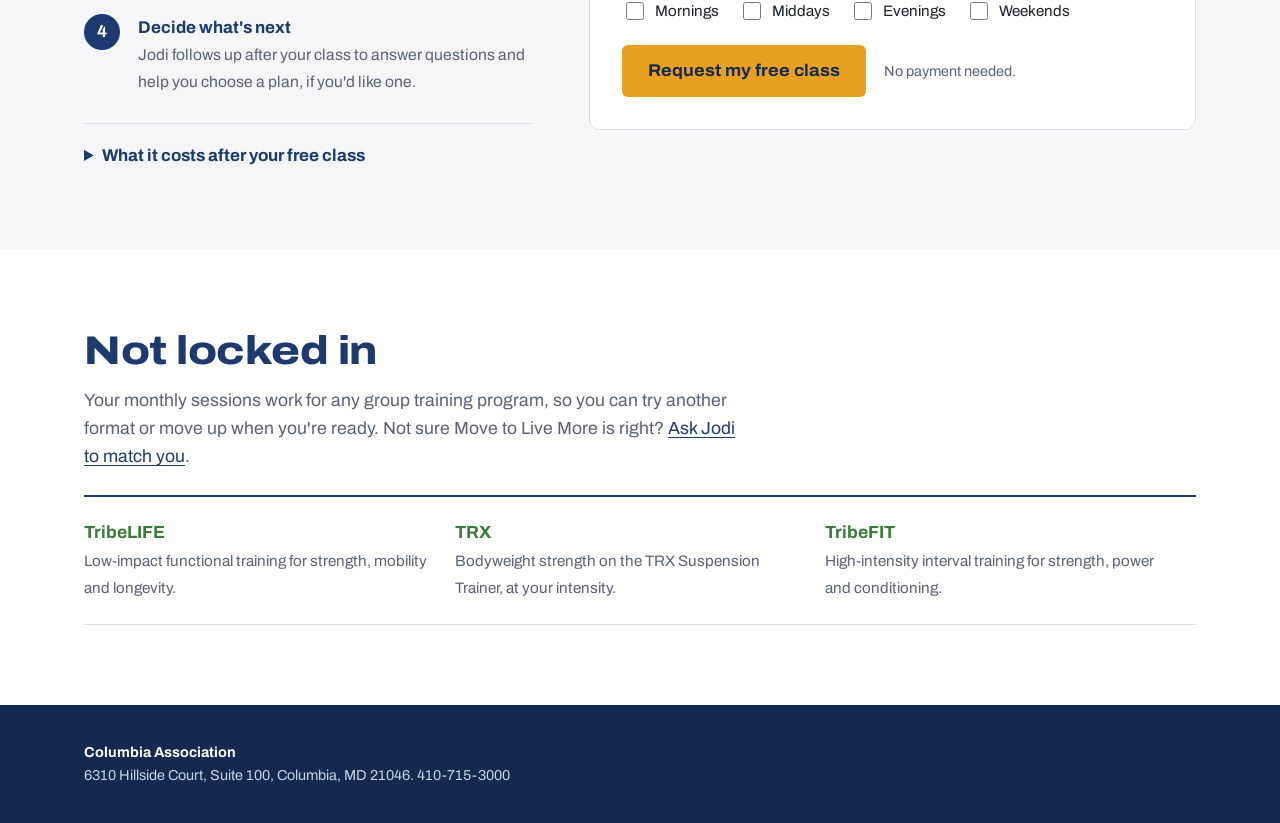
==== commit 51db710e: "Remove the breadcrumb and section tabs to match the rest of the CA site The pages now use only the e" ====
--- a/move-to-live-more.html
+++ b/move-to-live-more.html
@@ -24,8 +24,6 @@
     <nav class="ca-nav" id="ca-menu" aria-label="Main"><ul><li><a href="#" class="is-section">Members &amp; Memberships</a></li><li><a href="#">Engage</a></li><li><a href="#">Programs &amp; Services</a></li><li><a href="#">Open Space &amp; Sustainability</a></li><li><a href="#">Residents</a></li><li><a href="#">Governance</a></li><li class="ca-login"><a href="#"><svg viewBox="0 0 24 24" aria-hidden="true"><circle cx="12" cy="12" r="9.5" fill="none" stroke="currentColor" stroke-width="1.8"/><circle cx="12" cy="10" r="3.2" fill="currentColor"/><path d="M6.3 18.5c1.3-2.4 3.3-3.6 5.7-3.6s4.4 1.2 5.7 3.6" fill="currentColor"/></svg>Member Login</a></li></ul></nav>
   </div></div>
 </header>
-<nav class="crumbs" aria-label="Breadcrumb"><div class="wrap"><ol><li>Members &amp; Memberships</li><li>Personal &amp; Group Training</li><li><a href="index.html">Group Training</a></li></ol></div></nav>
-<nav class="gt-nav" aria-label="Group training"><div class="wrap"><ul><li><a href="index.html">Group training</a></li><li><a href="move-to-live-more.html" aria-current="page">Move to Live More</a></li><li><a href="tribelife.html">TribeLIFE</a></li><li><a href="trx.html">TRX</a></li><li><a href="tribefit.html">TribeFIT</a></li></ul></div></nav>
 <main id="content">
 <section class="hero prog-hero"><div class="wrap">
   <div>
--- a/styles.css
+++ b/styles.css
@@ -89,11 +89,6 @@
 .ca-nav .ca-login a { font-weight: 500; }
 .ca-menu-btn { display: none; }
 
-/* Breadcrumb */
-.crumbs { background: var(--white); border-bottom: 1px solid var(--line); font-size: 0.875rem; color: var(--muted); }
-.crumbs ol { list-style: none; margin: 0; padding: 10px 0; display: flex; flex-wrap: wrap; }
-.crumbs li + li::before { content: "/"; margin: 0 8px; color: #9AA6B8; }
-.crumbs a { color: var(--muted); }
 
 @media (max-width: 1180px) {
   .ca-main .wrap { min-height: 76px; }
@@ -124,18 +119,6 @@
   .ca-logo-1, .ca-logo-2 { font-size: 1.4rem; }
 }
 
-/* Section nav across the five pages */
-.gt-nav { background: var(--white); border-bottom: 1px solid var(--line); position: sticky; top: 0; z-index: 10; }
-.gt-nav ul { list-style: none; margin: 0; padding: 0; display: flex; gap: 4px; overflow-x: auto; scrollbar-width: none; }
-.gt-nav ul::-webkit-scrollbar { display: none; }
-.gt-nav a {
-  display: block; padding: 14px 14px 12px; white-space: nowrap; text-decoration: none;
-  color: var(--muted); font-weight: 600; font-size: 0.95rem;
-  border-bottom: 3px solid transparent;
-}
-.gt-nav a:hover { color: var(--navy); }
-.gt-nav a[aria-current="page"] { color: var(--navy); border-bottom-color: var(--green); }
-
 /* ---------- Buttons ---------- */
 .btn {
   display: inline-block; text-decoration: none; cursor: pointer;
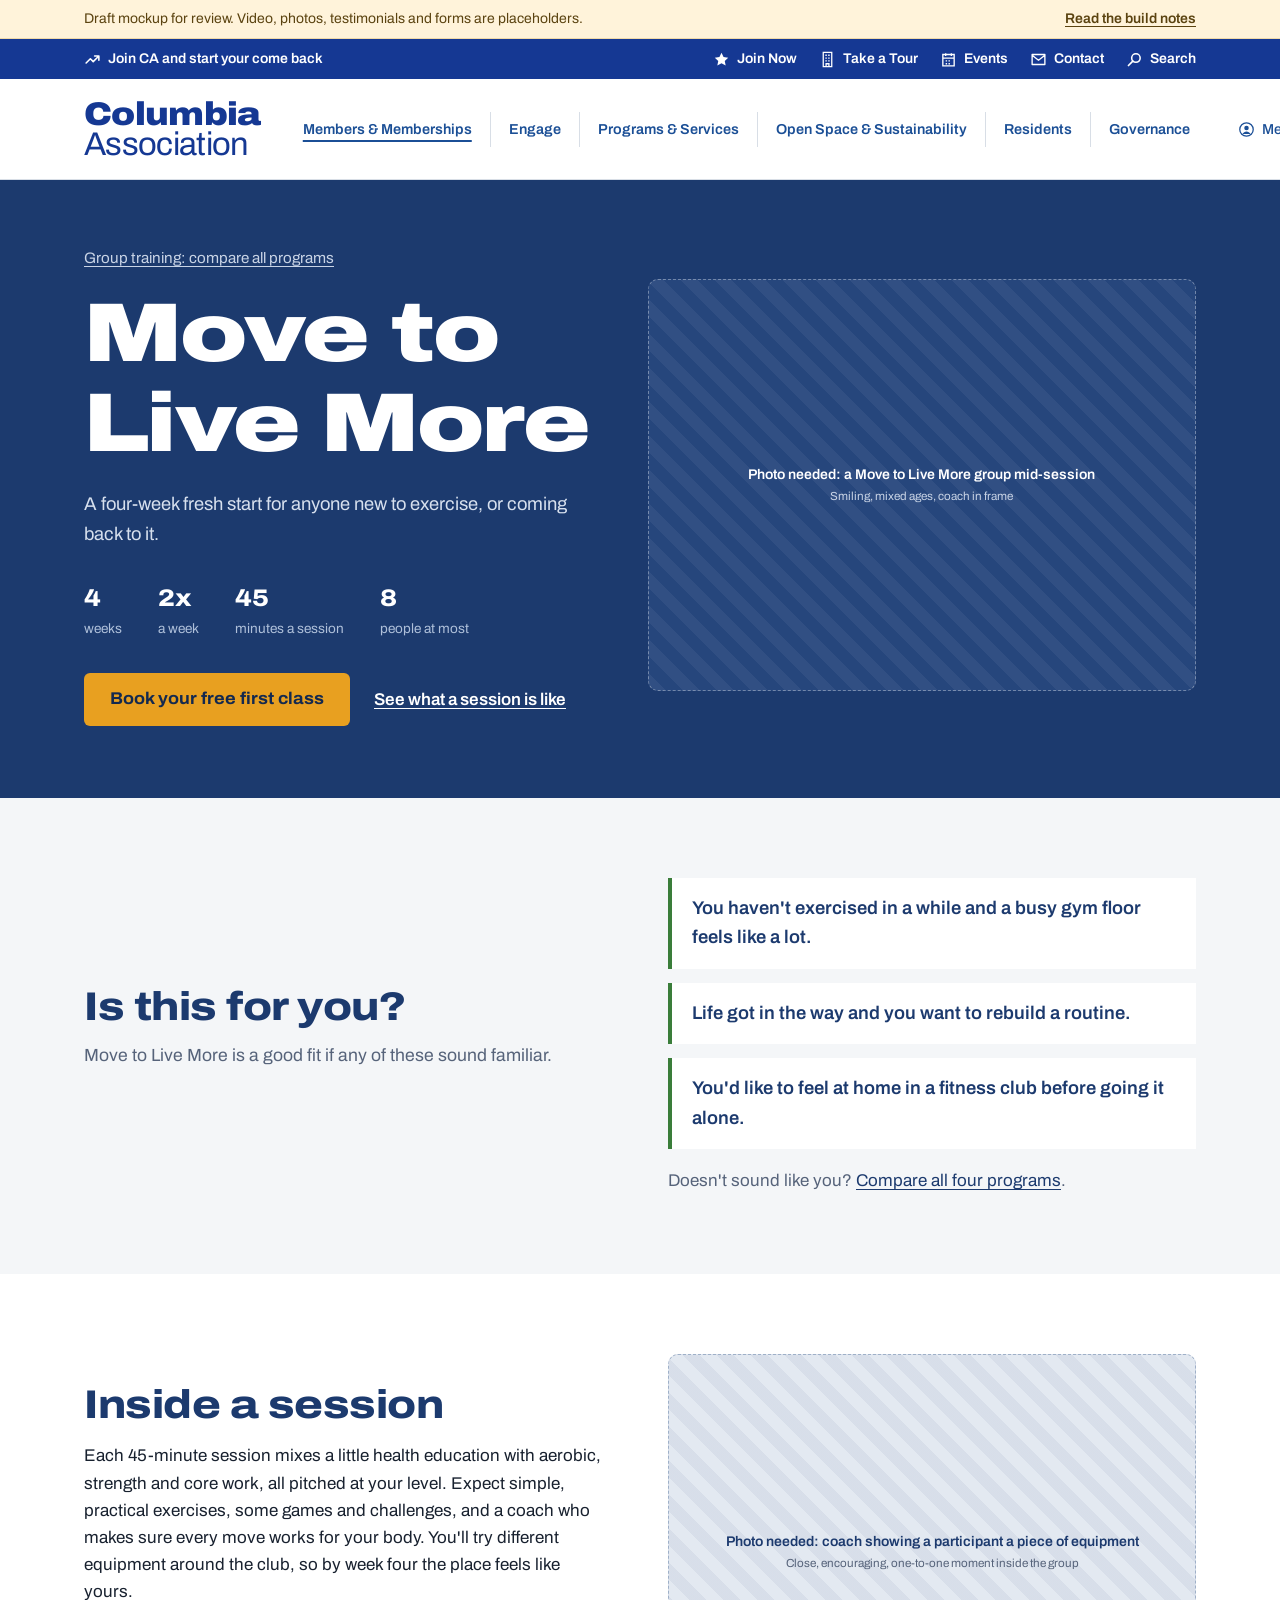
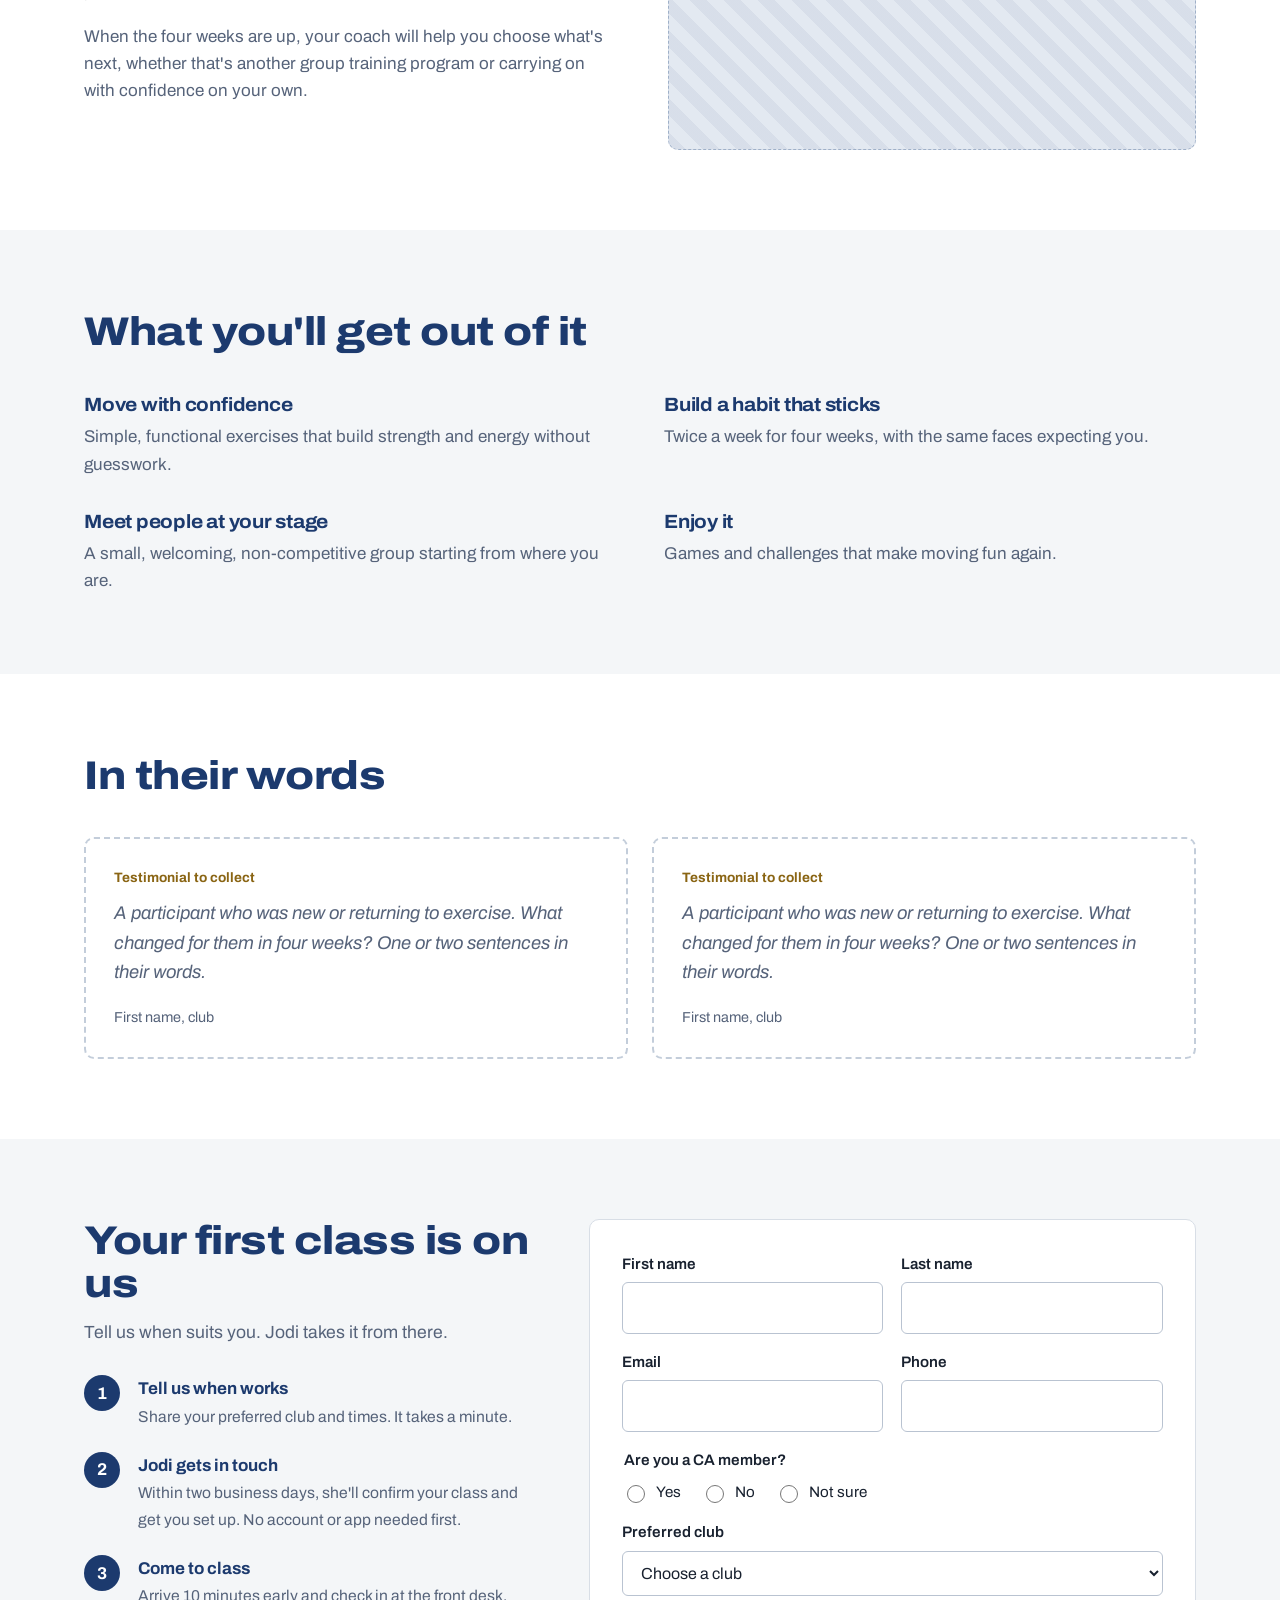
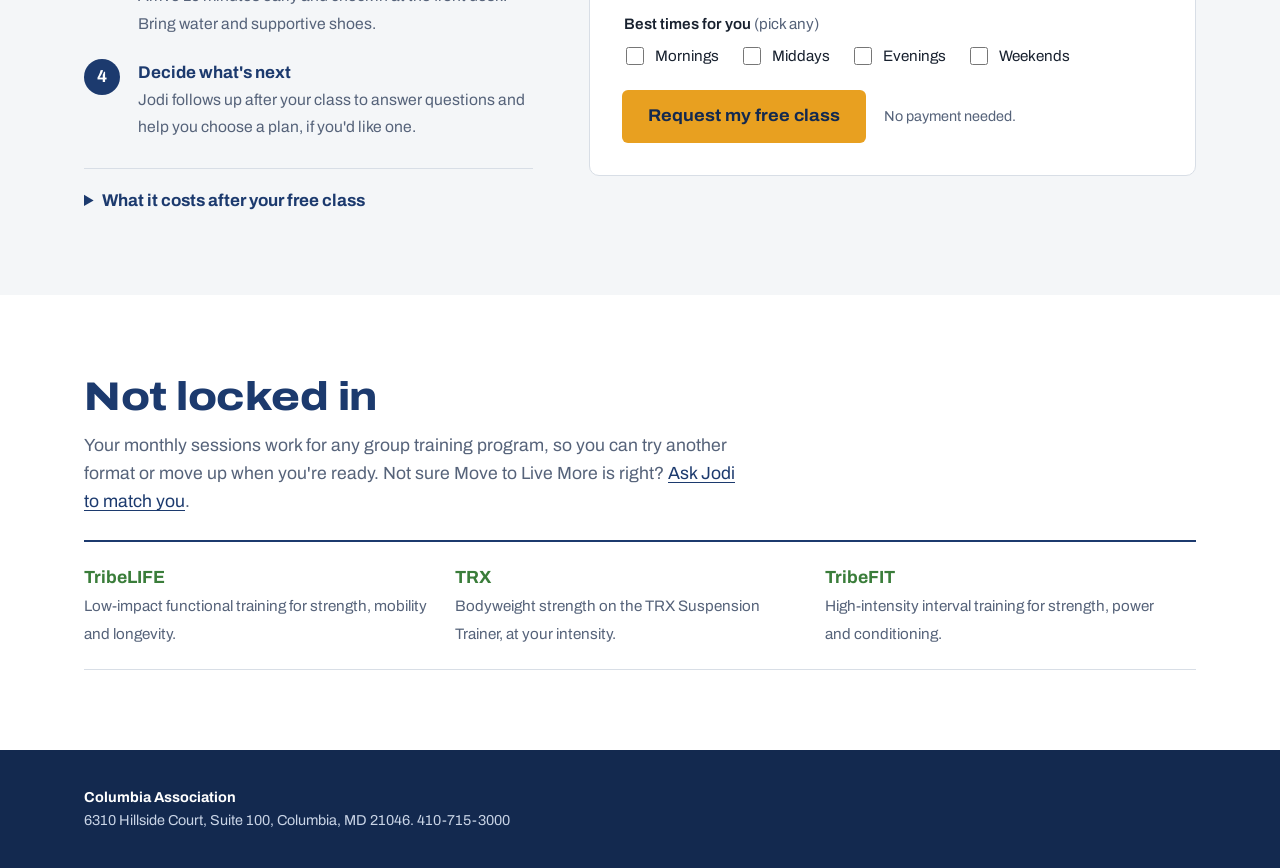
==== commit 8a5b157f: "Add a "Doesn't sound like you?" link under the Is this for you? statements Each program page now has" ====
--- a/move-to-live-more.html
+++ b/move-to-live-more.html
@@ -27,7 +27,7 @@
 <main id="content">
 <section class="hero prog-hero"><div class="wrap">
   <div>
-    <a class="back" href="index.html#paths">All group training programs</a>
+    <a class="back" href="index.html#paths">Group training: compare all programs</a>
     <h1>Move to Live More</h1>
     <p class="lede">A four-week fresh start for anyone new to exercise, or coming back to it.</p>
     <dl class="facts"><div><dt>weeks</dt><dd>4</dd></div><div><dt>a week</dt><dd>2x</dd></div><div><dt>minutes a session</dt><dd>45</dd></div><div><dt>people at most</dt><dd>8</dd></div></dl>
@@ -44,7 +44,10 @@
     <h2>Is this for you?</h2>
     <p style="margin-top:14px;color:var(--muted);font-size:1.1rem">Move to Live More is a good fit if any of these sound familiar.</p>
   </div>
-  <ul class="for-you"><li>You haven&#x27;t exercised in a while and a busy gym floor feels like a lot.</li><li>Life got in the way and you want to rebuild a routine.</li><li>You&#x27;d like to feel at home in a fitness club before going it alone.</li></ul>
+  <div>
+    <ul class="for-you"><li>You haven&#x27;t exercised in a while and a busy gym floor feels like a lot.</li><li>Life got in the way and you want to rebuild a routine.</li><li>You&#x27;d like to feel at home in a fitness club before going it alone.</li></ul>
+    <p class="for-you-more">Doesn&#x27;t sound like you? <a href="index.html#paths">Compare all four programs</a>.</p>
+  </div>
 </div></section>
 
 <section class="section" id="inside"><div class="wrap split">
--- a/styles.css
+++ b/styles.css
@@ -169,9 +169,11 @@
 .reason p { color: var(--muted); margin: 0; }
 
 /* Group fitness vs group training */
-.compare-wrap { margin-top: 56px; overflow-x: auto; }
+.compare-wrap { margin-top: 56px; }
+.compare-wrap h3 { color: var(--navy); }
+.compare-intro { color: var(--muted); max-width: 38em; margin: 10px 0 20px; }
+.compare-scroll { overflow-x: auto; }
 .compare { width: 100%; border-collapse: collapse; min-width: 560px; font-size: 1rem; }
-.compare caption { text-align: left; font-weight: 700; font-stretch: 108%; color: var(--navy); font-size: 1.2rem; padding-bottom: 12px; }
 .compare th, .compare td { text-align: left; padding: 14px 16px; border-bottom: 1px solid var(--line); vertical-align: top; }
 .compare thead th { font-size: 0.95rem; color: var(--muted); font-weight: 600; }
 .compare thead th:last-child { color: var(--green); }
@@ -199,13 +201,6 @@
 .meter-bars span.range { background: repeating-linear-gradient(135deg, var(--green) 0 4px, #9CC39A 4px 8px); }
 .meter-label { font-size: 0.85rem; color: var(--muted); font-weight: 600; }
 .paths-note { margin-top: 20px; font-size: 0.95rem; color: var(--muted); }
-
-/* Not sure band */
-.not-sure { margin-top: 48px; background: var(--green-tint); border-radius: 10px; padding: 32px; display: grid; grid-template-columns: 120px 1fr auto; gap: 28px; align-items: center; }
-.not-sure h3 { font-size: 1.45rem; font-stretch: 112%; color: var(--navy); margin-bottom: 6px; }
-.not-sure p { margin: 0; color: #33463A; }
-.not-sure .btn { background: var(--navy); color: var(--white); }
-.not-sure .btn:hover { background: var(--navy-deep); color: var(--white); }
 
 .kids-aside { margin-top: 28px; font-size: 0.95rem; color: var(--muted); padding-left: 16px; border-left: 2px solid var(--line); }
 
@@ -267,6 +262,7 @@
 
 .for-you { list-style: none; padding: 0; margin: 0; display: grid; gap: 14px; }
 .for-you li { padding: 16px 20px; background: var(--white); border-left: 4px solid var(--green); font-size: 1.15rem; font-weight: 600; color: var(--navy); }
+.for-you-more { margin: 18px 0 0; color: var(--muted); }
 
 .split { display: grid; grid-template-columns: 1fr 1fr; gap: 56px; align-items: center; }
 
@@ -312,8 +308,6 @@
   .hero .wrap, .ask, .split, .book { grid-template-columns: 1fr; gap: 36px; }
   .path a { grid-template-columns: 1fr; gap: 14px; padding: 24px 16px; }
   .meter { max-width: 200px; }
-  .not-sure { grid-template-columns: 1fr; text-align: left; }
-  .not-sure .ph-square { width: 96px; }
   .others { grid-template-columns: 1fr; }
 }
 @media (max-width: 640px) {
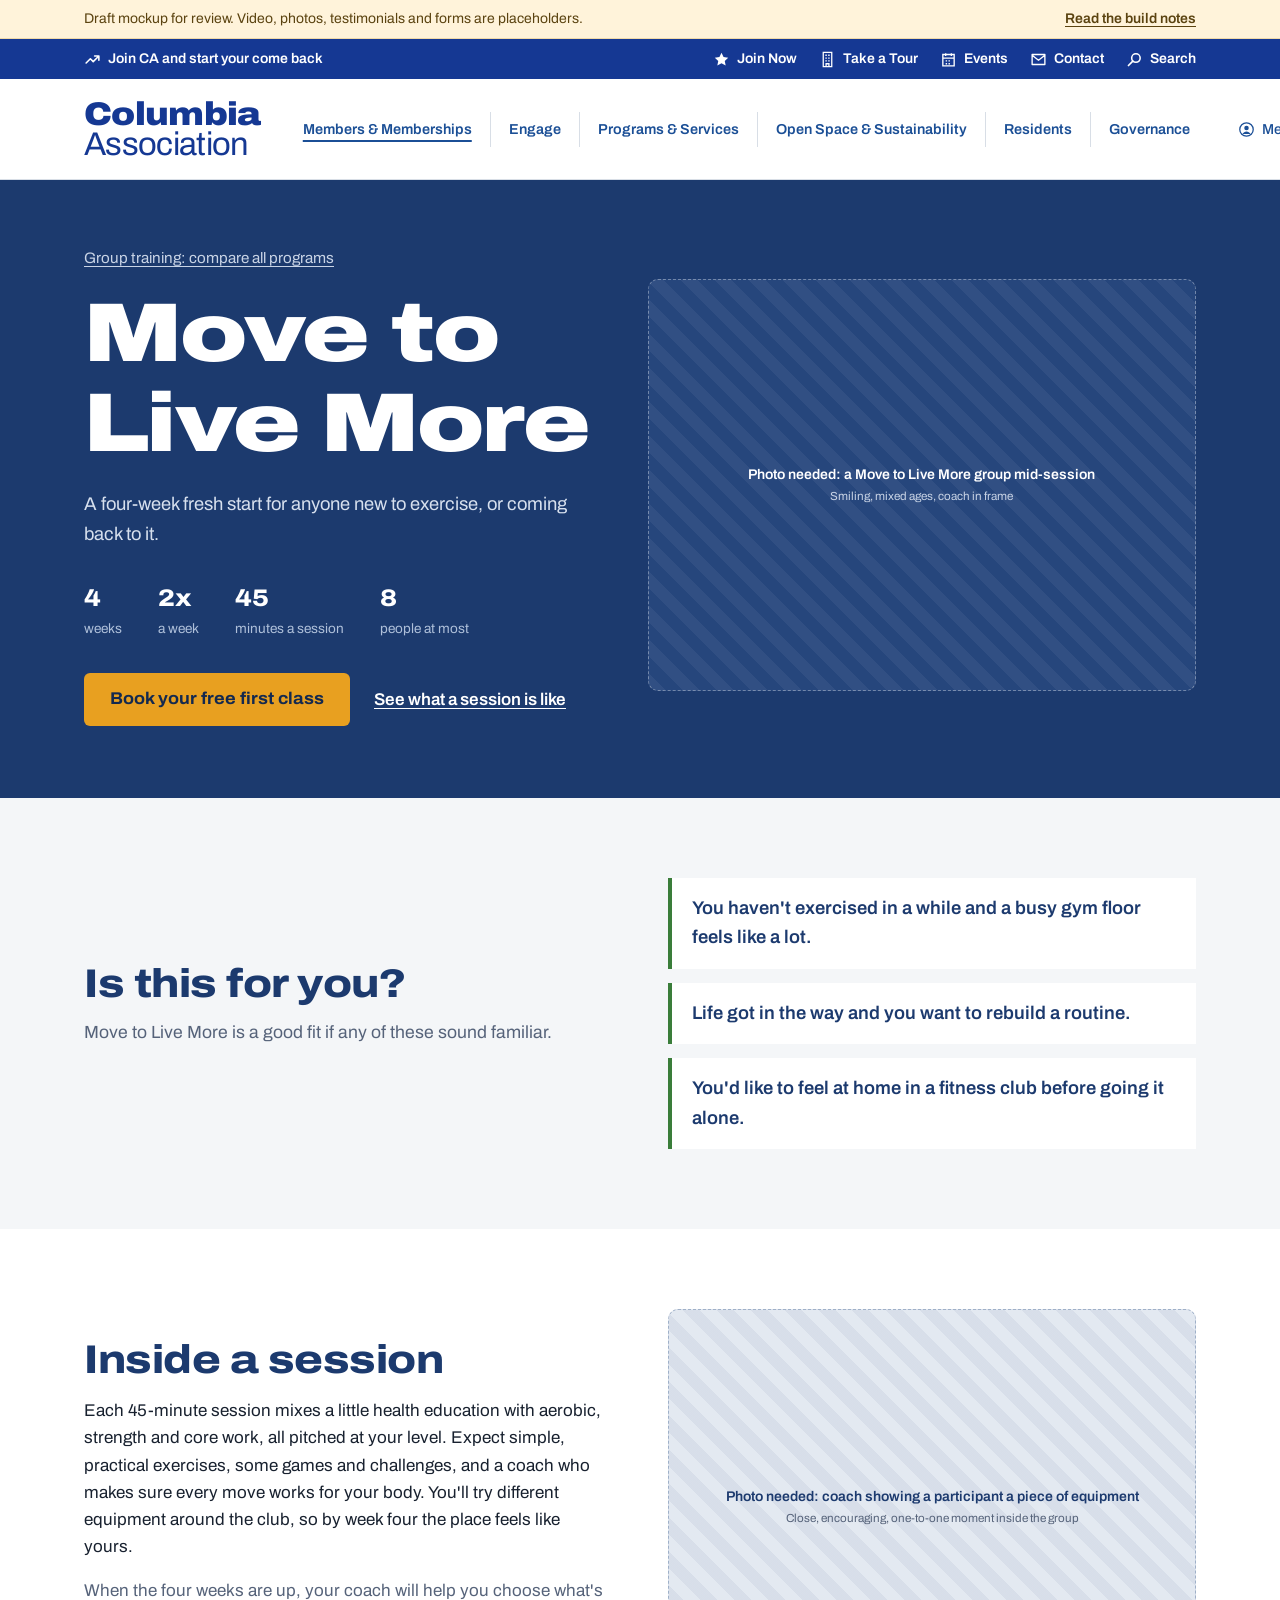
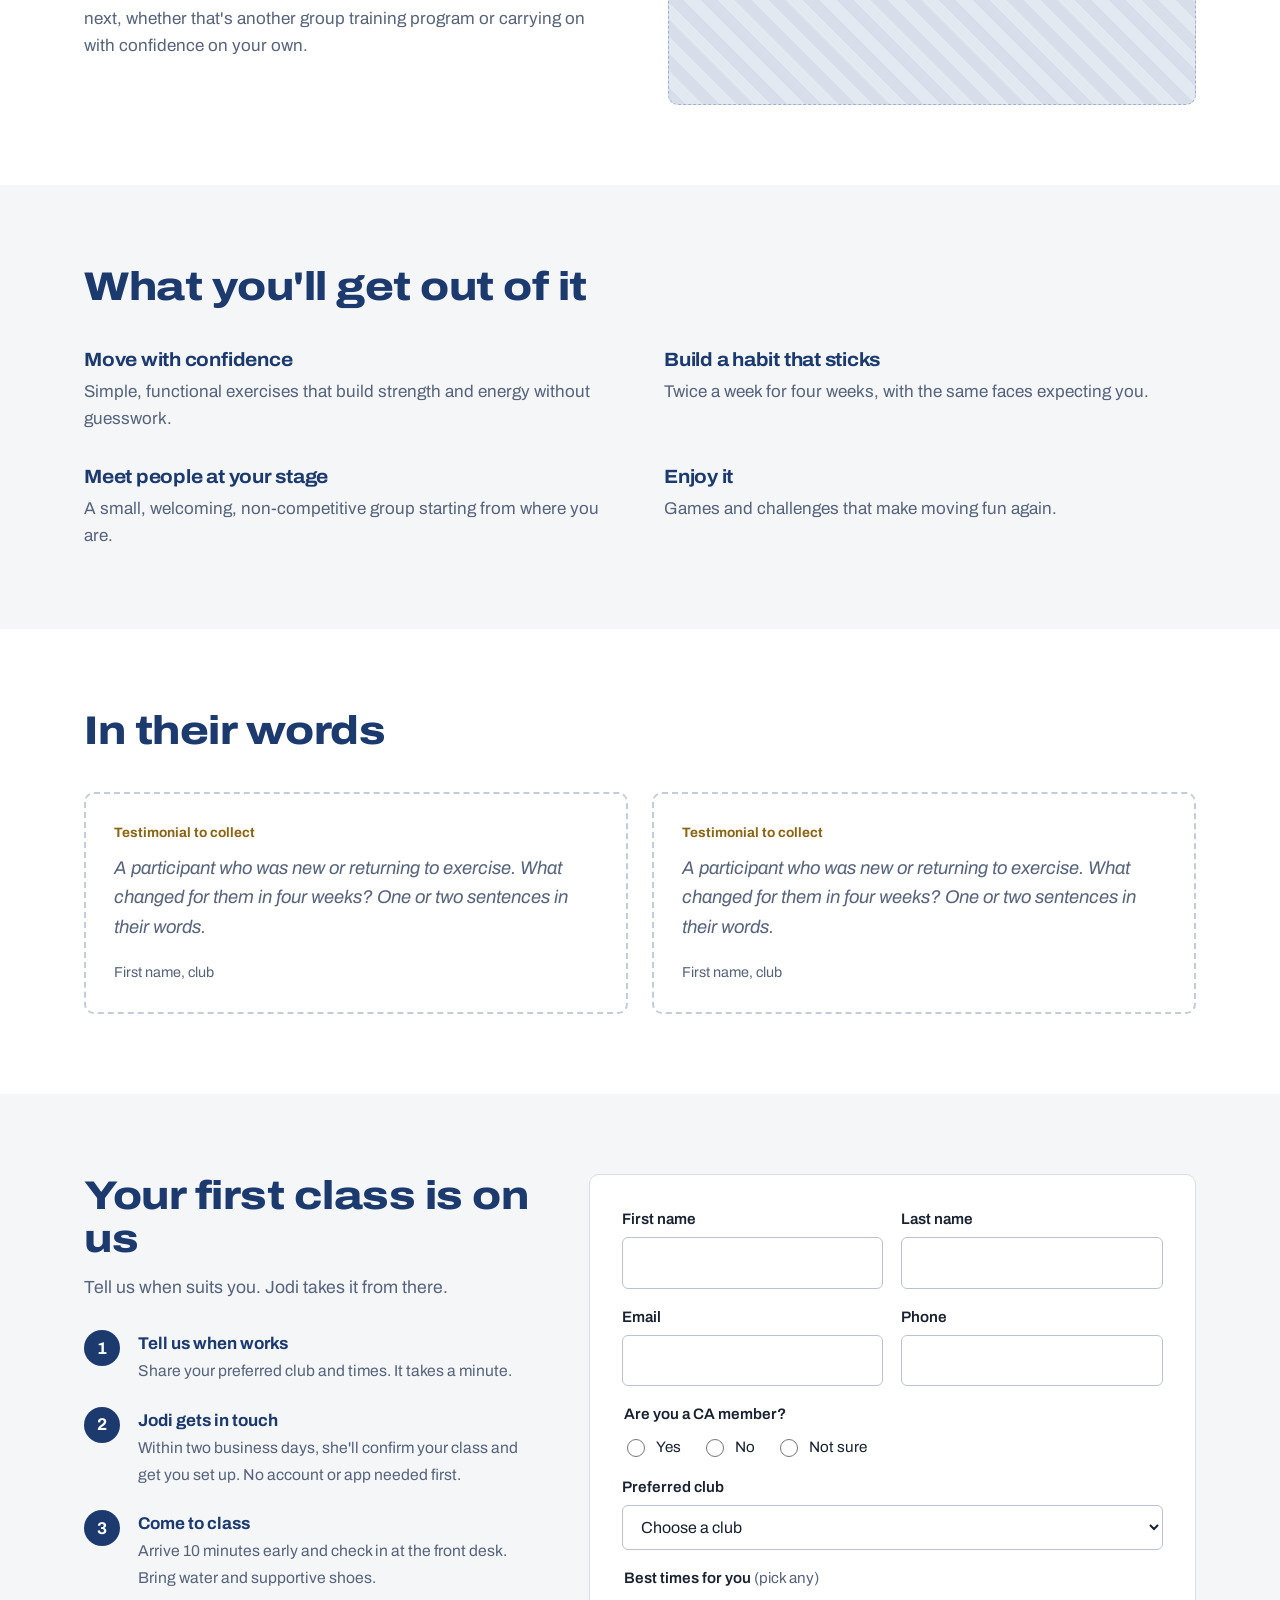
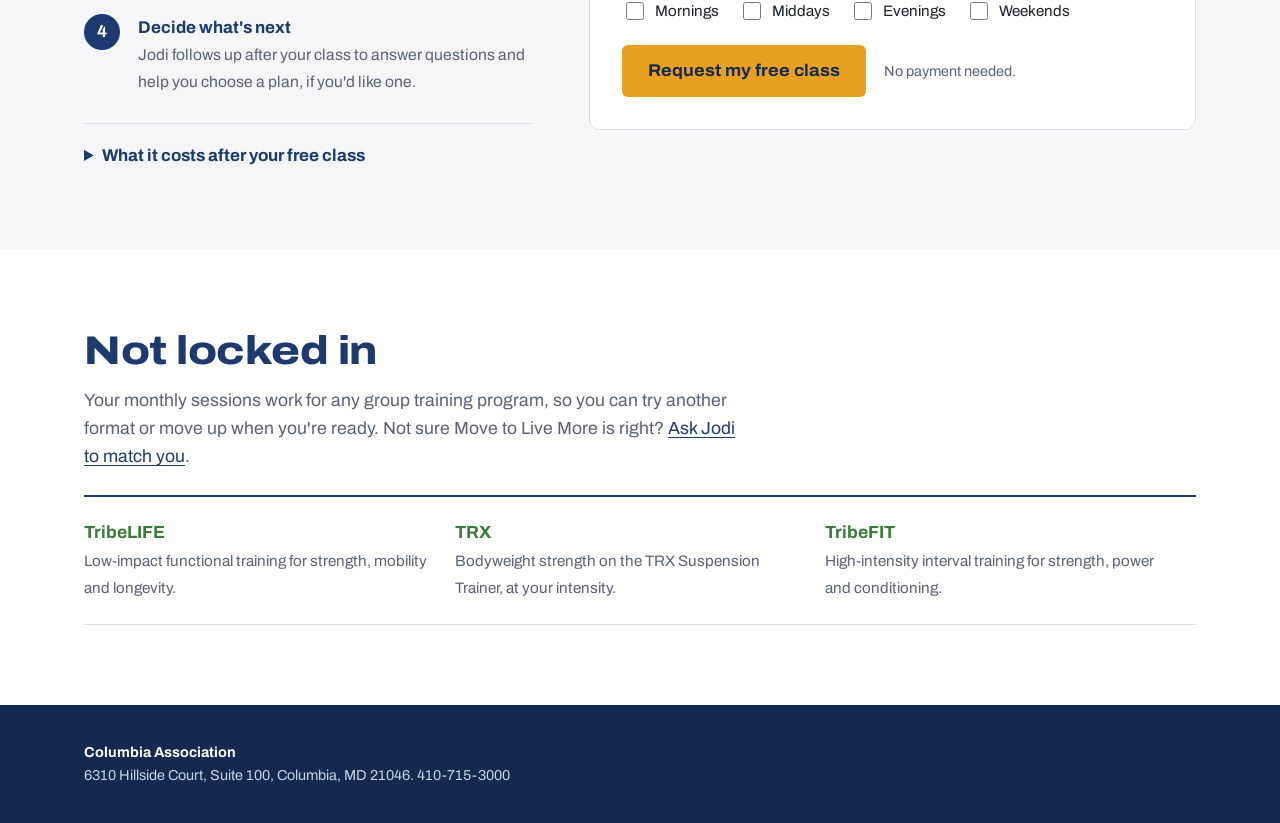
==== commit b125e28c: "Rename the program pages' back link to "Group training: compare all programs" Co-Authored-By: Claude" ====
--- a/move-to-live-more.html
+++ b/move-to-live-more.html
@@ -44,10 +44,7 @@
     <h2>Is this for you?</h2>
     <p style="margin-top:14px;color:var(--muted);font-size:1.1rem">Move to Live More is a good fit if any of these sound familiar.</p>
   </div>
-  <div>
-    <ul class="for-you"><li>You haven&#x27;t exercised in a while and a busy gym floor feels like a lot.</li><li>Life got in the way and you want to rebuild a routine.</li><li>You&#x27;d like to feel at home in a fitness club before going it alone.</li></ul>
-    <p class="for-you-more">Doesn&#x27;t sound like you? <a href="index.html#paths">Compare all four programs</a>.</p>
-  </div>
+  <ul class="for-you"><li>You haven&#x27;t exercised in a while and a busy gym floor feels like a lot.</li><li>Life got in the way and you want to rebuild a routine.</li><li>You&#x27;d like to feel at home in a fitness club before going it alone.</li></ul>
 </div></section>
 
 <section class="section" id="inside"><div class="wrap split">
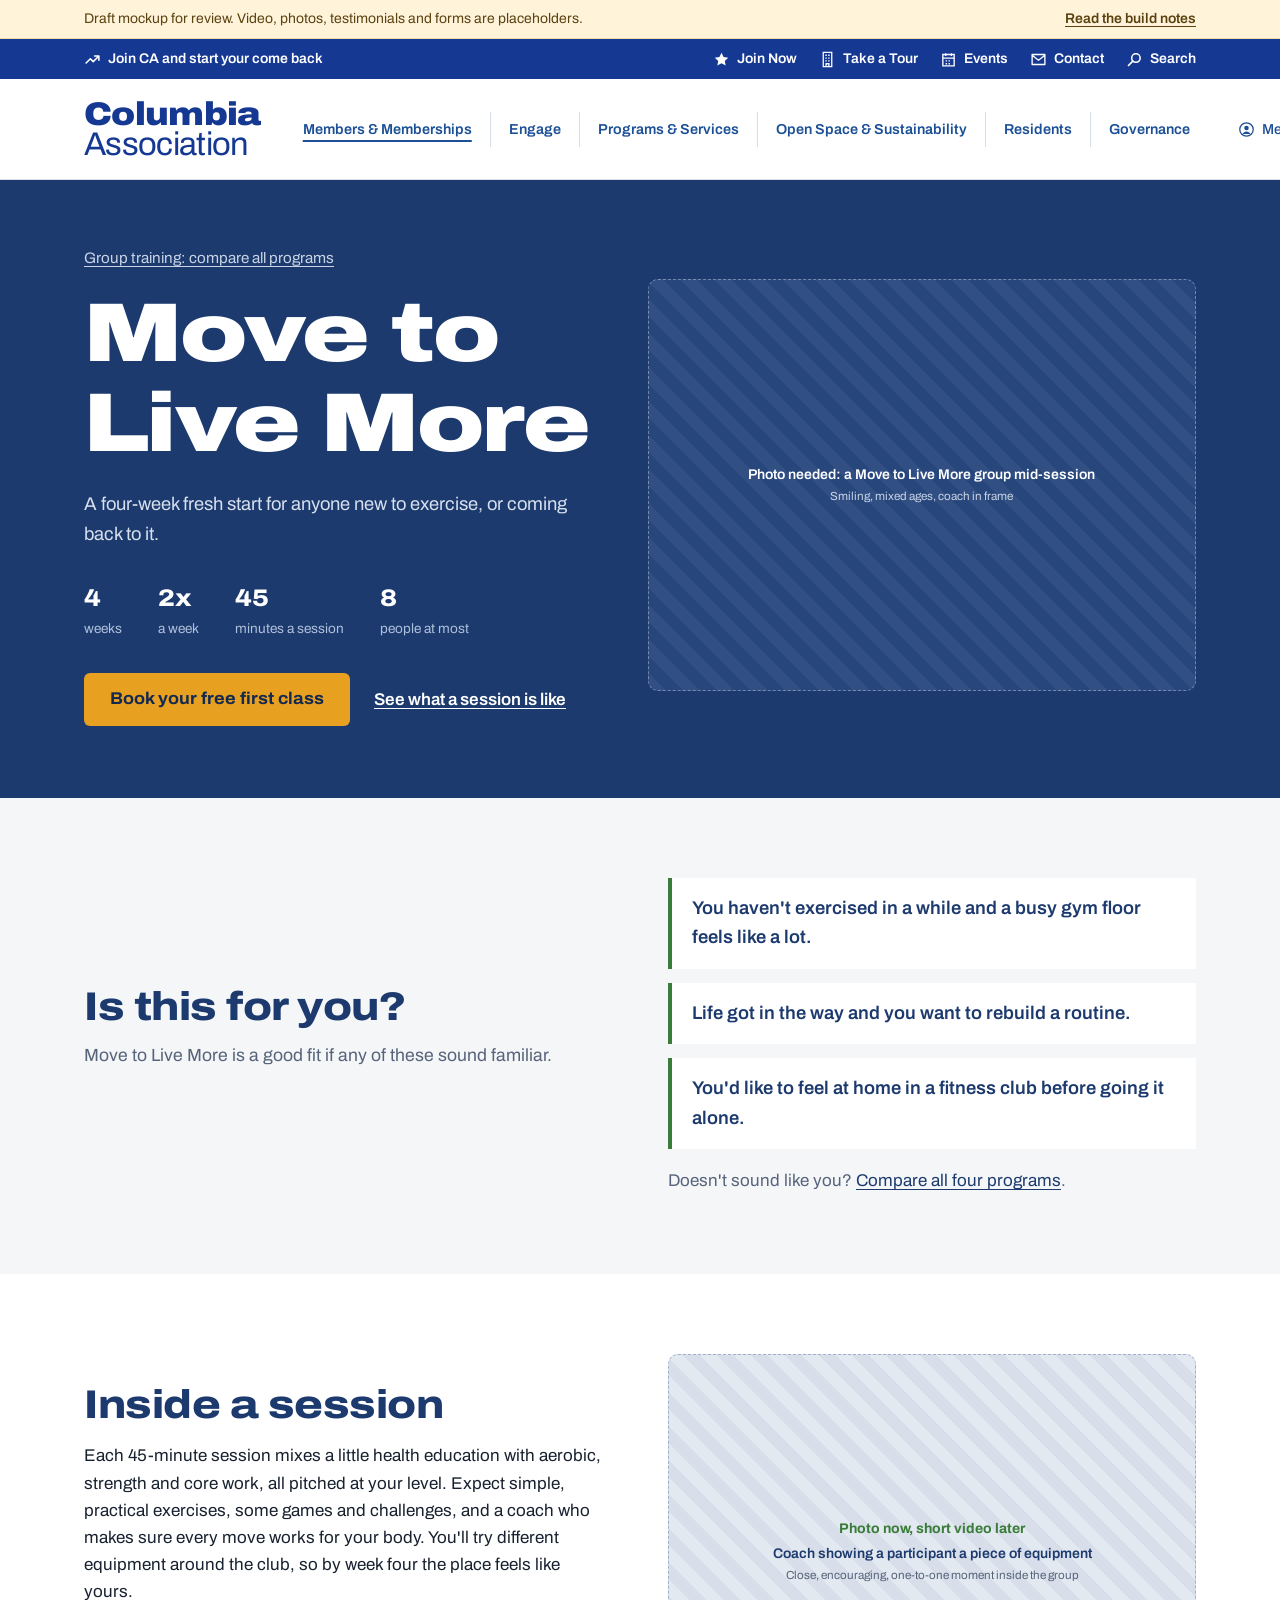
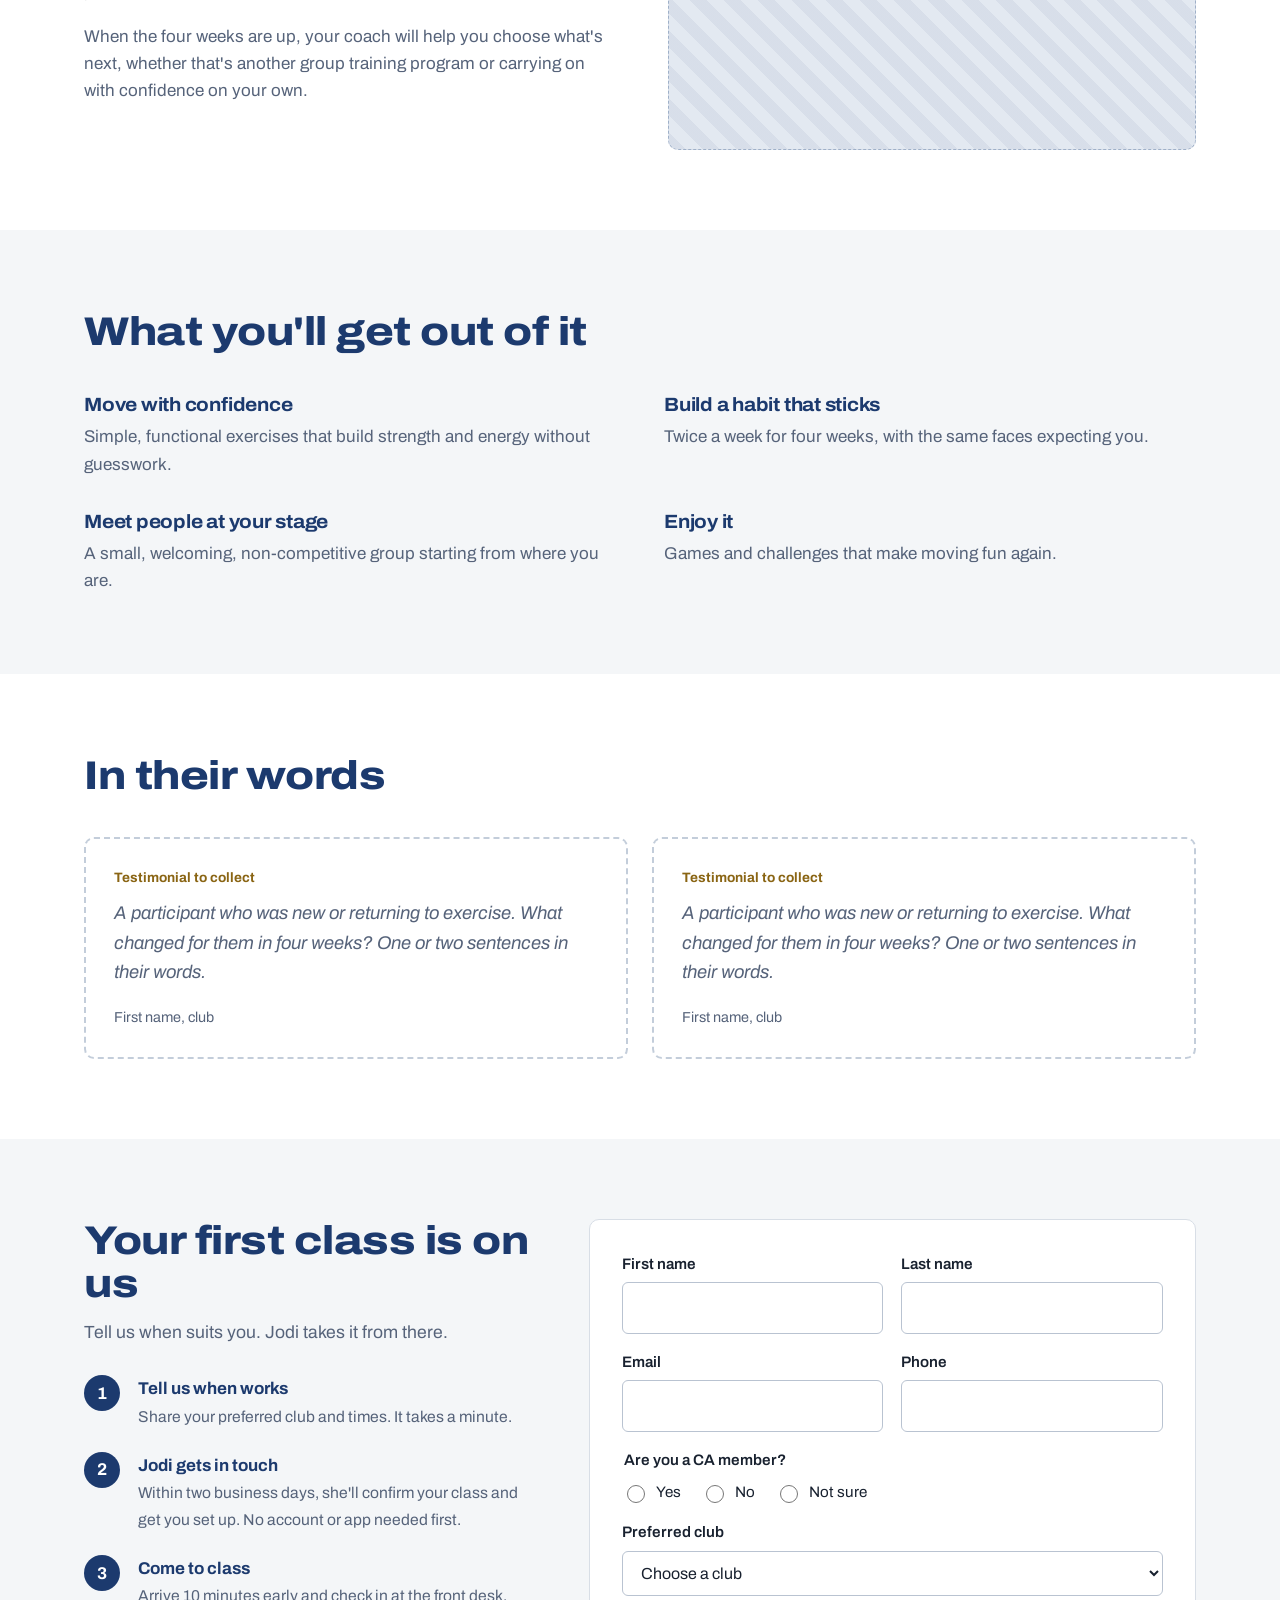
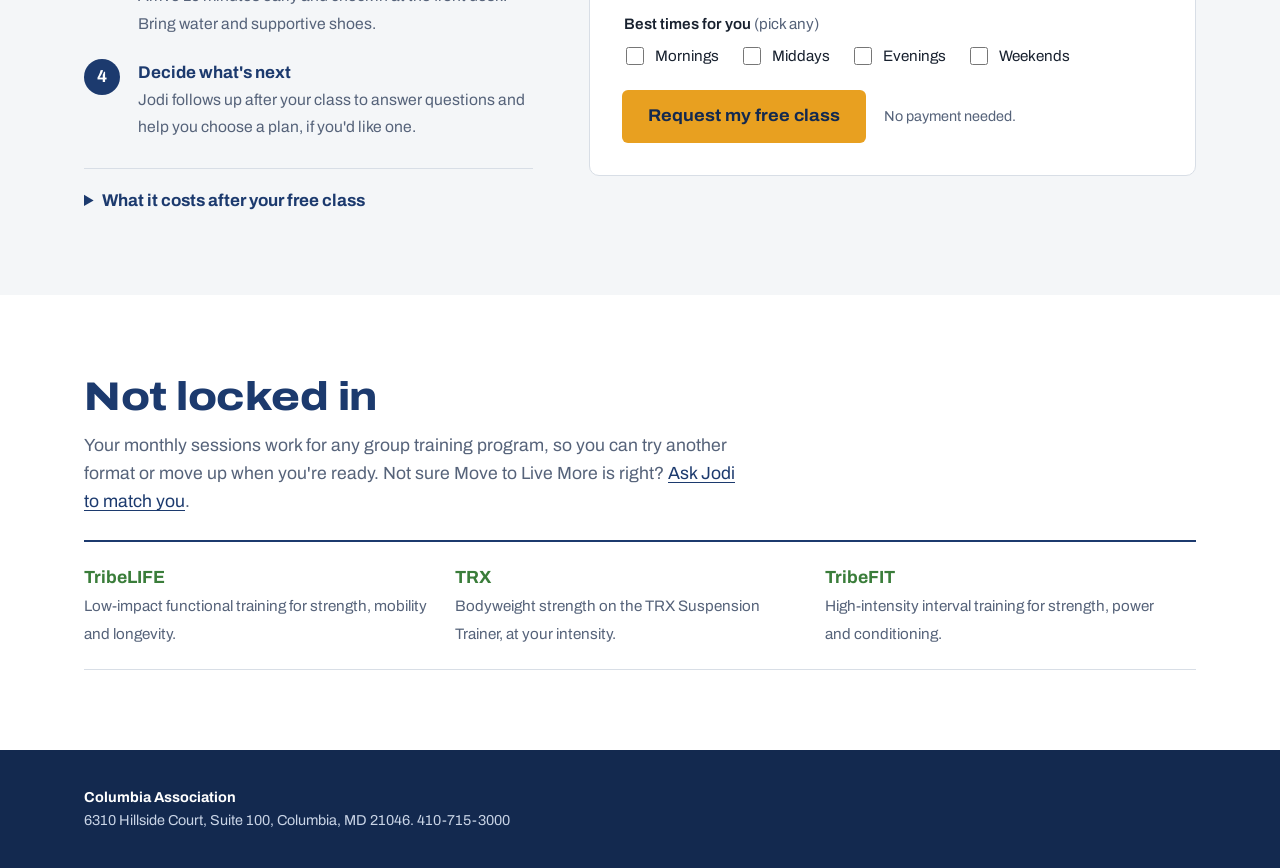
==== commit 4e7c7b50: "Prepare the Inside a session slot on program pages for a future video The photo placeholder stays, n" ====
--- a/move-to-live-more.html
+++ b/move-to-live-more.html
@@ -44,7 +44,10 @@
     <h2>Is this for you?</h2>
     <p style="margin-top:14px;color:var(--muted);font-size:1.1rem">Move to Live More is a good fit if any of these sound familiar.</p>
   </div>
-  <ul class="for-you"><li>You haven&#x27;t exercised in a while and a busy gym floor feels like a lot.</li><li>Life got in the way and you want to rebuild a routine.</li><li>You&#x27;d like to feel at home in a fitness club before going it alone.</li></ul>
+  <div>
+    <ul class="for-you"><li>You haven&#x27;t exercised in a while and a busy gym floor feels like a lot.</li><li>Life got in the way and you want to rebuild a routine.</li><li>You&#x27;d like to feel at home in a fitness club before going it alone.</li></ul>
+    <p class="for-you-more">Doesn&#x27;t sound like you? <a href="index.html#paths">Compare all four programs</a>.</p>
+  </div>
 </div></section>
 
 <section class="section" id="inside"><div class="wrap split">
@@ -53,7 +56,12 @@
     <p style="margin-top:16px">Each 45-minute session mixes a little health education with aerobic, strength and core work, all pitched at your level. Expect simple, practical exercises, some games and challenges, and a coach who makes sure every move works for your body. You&#x27;ll try different equipment around the club, so by week four the place feels like yours.</p>
     <p style="color:var(--muted)">When the four weeks are up, your coach will help you choose what&#x27;s next, whether that&#x27;s another group training program or carrying on with confidence on your own.</p>
   </div>
-  <div class="ph"><span>Photo needed: coach showing a participant a piece of equipment<small>Close, encouraging, one-to-one moment inside the group</small></span></div>
+  <div class="ph session-media"><span><span class="ph-label">Photo now, short video later</span>Coach showing a participant a piece of equipment<small>Close, encouraging, one-to-one moment inside the group</small></span></div>
+  <!-- Inside a session video. To switch: uncomment this and replace the two file paths. The photo placeholder hides itself.
+  <video class="session-media session-video" autoplay muted loop playsinline poster="media/move-to-live-more-session-poster.jpg" aria-label="A coach shows a participant how to use a piece of equipment during a Move to Live More session">
+    <source src="media/move-to-live-more-session.mp4" type="video/mp4">
+  </video>
+  -->
 </div></section>
 
 <section class="section section-gray"><div class="wrap">
--- a/styles.css
+++ b/styles.css
@@ -214,6 +214,12 @@
   aspect-ratio: 4 / 3;
 }
 .ph small { display: block; font-weight: 400; color: var(--muted); margin-top: 4px; }
+.ph-label { display: block; margin-bottom: 6px; color: var(--green); font-weight: 700; }
+
+/* Inside a session: a photo now, a silent looping video later. Both fill the same 4:3 box. */
+.session-media { width: 100%; aspect-ratio: 4 / 3; border-radius: 10px; }
+.session-video { display: block; object-fit: cover; background: #E3E9F1; }
+.ph.session-media:has(+ .session-video) { display: none; }
 .ph-square { aspect-ratio: 1 / 1; border-radius: 50%; padding: 10px; font-size: 0.75rem; }
 .hero .ph { background-color: #26467C; background-image: repeating-linear-gradient(45deg, rgba(255,255,255,0.05) 0 12px, transparent 12px 24px); border-color: rgba(255,255,255,0.35); color: var(--white); }
 .hero .ph small { color: #C9D4E6; }
